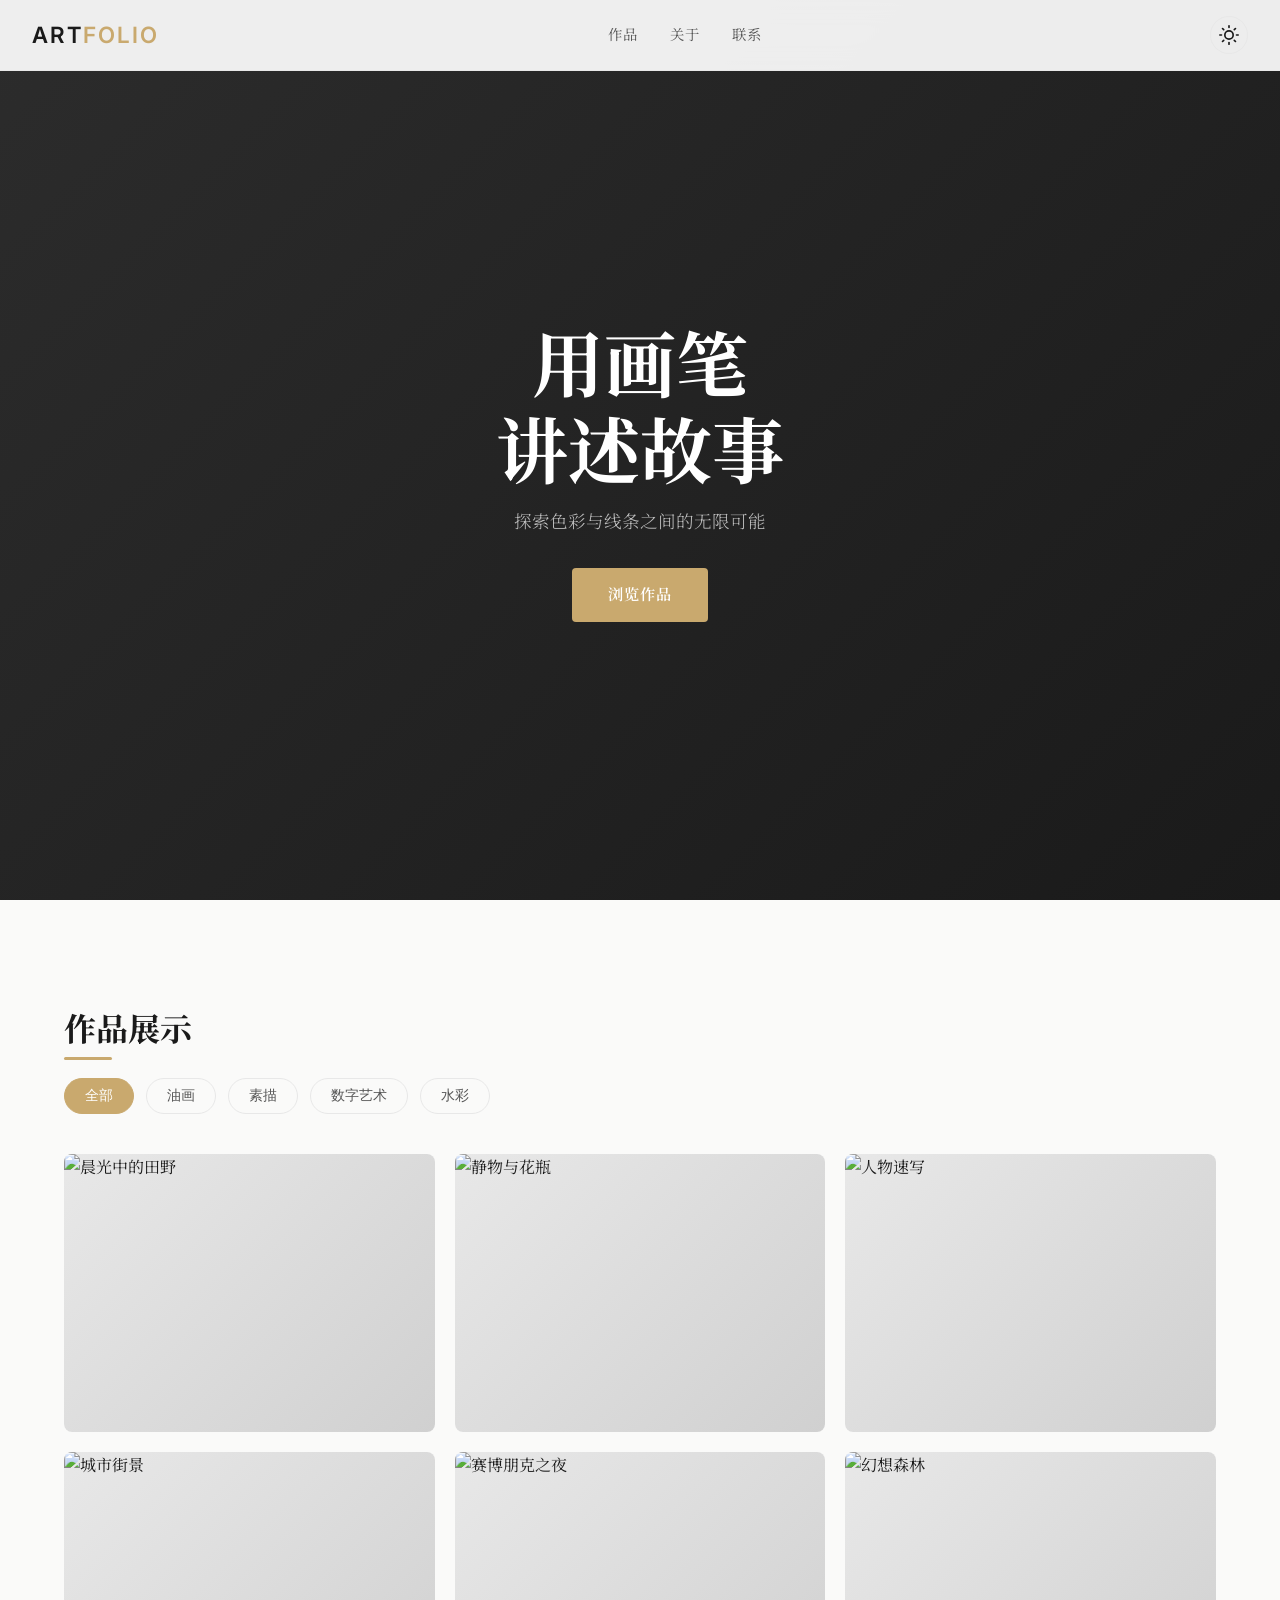
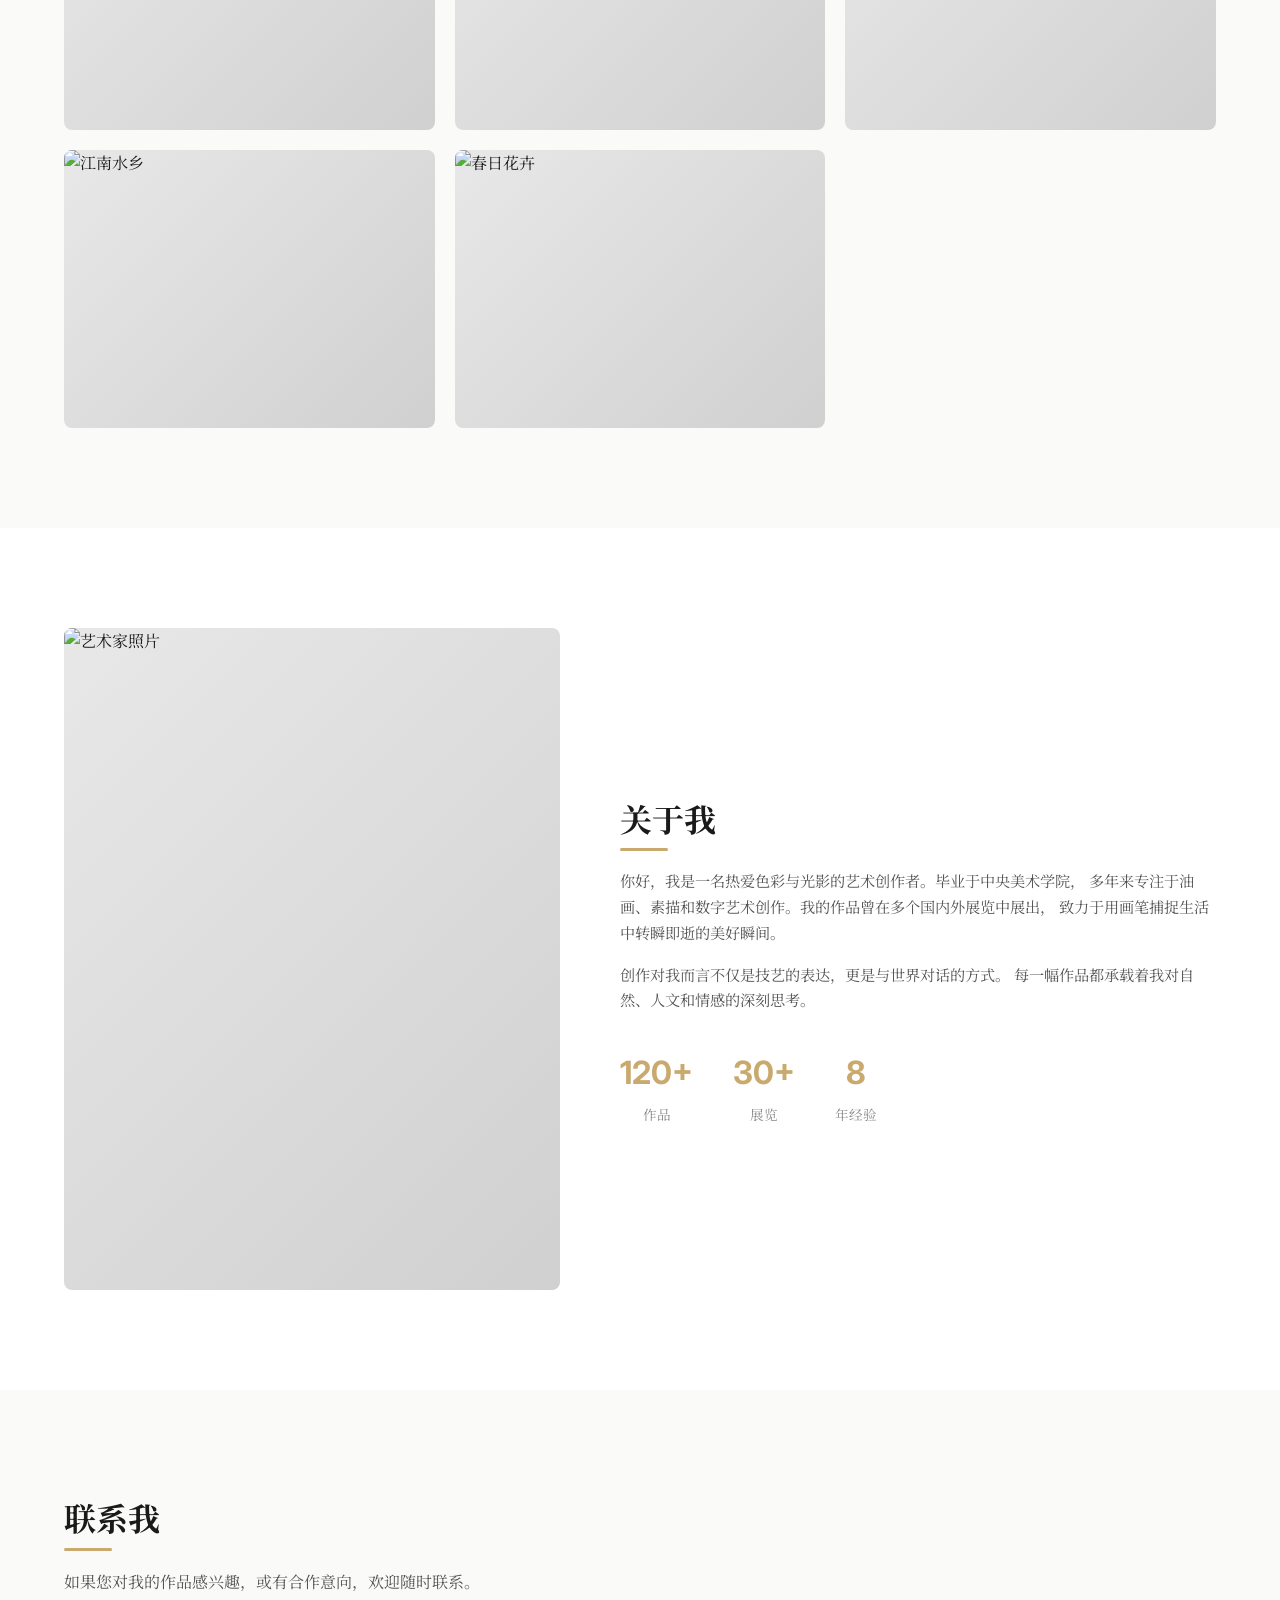
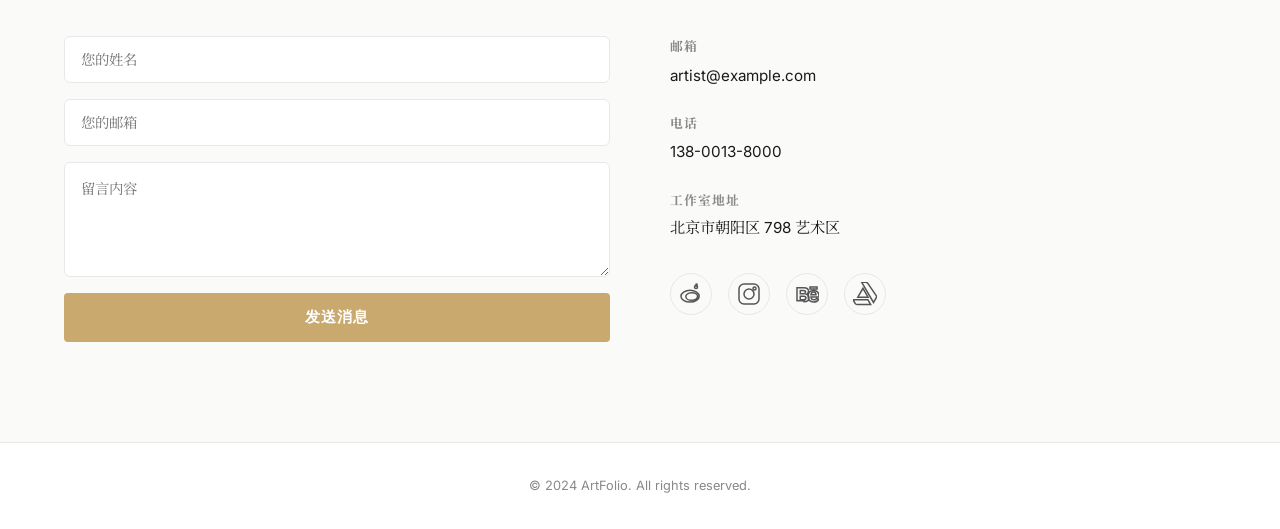
==== index.html @ 0c0cc1b7 "Add files via upload" ====
<!DOCTYPE html>
<html lang="zh-CN" data-theme="light">
<head>
  <meta charset="UTF-8">
  <meta name="viewport" content="width=device-width, initial-scale=1.0">
  <title>艺术作品集 | Art Portfolio</title>
  <meta name="description" content="专业美术作品集，展示油画、素描、数字艺术等多种艺术创作。">
  <meta name="keywords" content="美术作品集, 油画, 素描, 数字艺术, art portfolio">
  <meta name="author" content="Artist Name">
  <meta property="og:title" content="艺术作品集 | Art Portfolio">
  <meta property="og:description" content="专业美术作品集，展示油画、素描、数字艺术等多种艺术创作。">
  <meta property="og:type" content="website">
  <link rel="preconnect" href="https://fonts.googleapis.com">
  <link rel="preconnect" href="https://fonts.gstatic.com" crossorigin>
  <link href="https://fonts.googleapis.com/css2?family=Noto+Serif+SC:wght@400;700&family=Inter:wght@300;400;600&display=swap" rel="stylesheet">
  <link rel="stylesheet" href="style.css">
</head>
<body>

  <!-- ========== 导航栏 ========== -->
  <nav class="navbar" id="navbar">
    <a href="#" class="nav-logo">ART<span>FOLIO</span></a>
    <ul class="nav-links" id="navLinks">
      <li><a href="#gallery">作品</a></li>
      <li><a href="#about">关于</a></li>
      <li><a href="#contact">联系</a></li>
    </ul>
    <div class="nav-actions">
      <button class="theme-toggle" id="themeToggle" aria-label="切换主题">
        <svg class="icon-sun" viewBox="0 0 24 24" width="20" height="20"><circle cx="12" cy="12" r="5"/><line x1="12" y1="1" x2="12" y2="3"/><line x1="12" y1="21" x2="12" y2="23"/><line x1="4.22" y1="4.22" x2="5.64" y2="5.64"/><line x1="18.36" y1="18.36" x2="19.78" y2="19.78"/><line x1="1" y1="12" x2="3" y2="12"/><line x1="21" y1="12" x2="23" y2="12"/><line x1="4.22" y1="19.78" x2="5.64" y2="18.36"/><line x1="18.36" y1="5.64" x2="19.78" y2="4.22"/></svg>
        <svg class="icon-moon" viewBox="0 0 24 24" width="20" height="20"><path d="M21 12.79A9 9 0 1 1 11.21 3 7 7 0 0 0 21 12.79z"/></svg>
      </button>
      <button class="hamburger" id="hamburger" aria-label="菜单">
        <span></span><span></span><span></span>
      </button>
    </div>
  </nav>

  <!-- ========== Hero 区域 ========== -->
  <header class="hero" id="hero">
    <div class="hero-content">
      <h1 class="hero-title">用画笔<br>讲述故事</h1>
      <p class="hero-subtitle">探索色彩与线条之间的无限可能</p>
      <a href="#gallery" class="btn-primary">浏览作品</a>
    </div>
  </header>

  <!-- ========== 作品画廊 ========== -->
  <section class="gallery-section" id="gallery">
    <div class="container">
      <h2 class="section-title">作品展示</h2>
      <div class="filter-bar">
        <button class="filter-btn active" data-filter="all">全部</button>
        <button class="filter-btn" data-filter="oil">油画</button>
        <button class="filter-btn" data-filter="sketch">素描</button>
        <button class="filter-btn" data-filter="digital">数字艺术</button>
        <button class="filter-btn" data-filter="watercolor">水彩</button>
      </div>
      <div class="gallery-grid" id="galleryGrid">
        <!-- 示例作品卡片 — 替换 src 为你的真实图片路径 -->
        <div class="gallery-item" data-category="oil">
          <img src="https://picsum.photos/seed/oil1/800/600" alt="晨光中的田野" loading="lazy">
          <div class="gallery-overlay">
            <h3>晨光中的田野</h3>
            <p>布面油画 · 2024</p>
          </div>
        </div>
        <div class="gallery-item" data-category="oil">
          <img src="https://picsum.photos/seed/oil2/800/600" alt="静物与花瓶" loading="lazy">
          <div class="gallery-overlay">
            <h3>静物与花瓶</h3>
            <p>布面油画 · 2023</p>
          </div>
        </div>
        <div class="gallery-item" data-category="sketch">
          <img src="https://picsum.photos/seed/sketch1/800/600" alt="人物速写" loading="lazy">
          <div class="gallery-overlay">
            <h3>人物速写</h3>
            <p>铅笔素描 · 2024</p>
          </div>
        </div>
        <div class="gallery-item" data-category="sketch">
          <img src="https://picsum.photos/seed/sketch2/800/600" alt="城市街景" loading="lazy">
          <div class="gallery-overlay">
            <h3>城市街景</h3>
            <p>炭笔素描 · 2023</p>
          </div>
        </div>
        <div class="gallery-item" data-category="digital">
          <img src="https://picsum.photos/seed/digital1/800/600" alt="赛博朋克之夜" loading="lazy">
          <div class="gallery-overlay">
            <h3>赛博朋克之夜</h3>
            <p>数字绘画 · 2024</p>
          </div>
        </div>
        <div class="gallery-item" data-category="digital">
          <img src="https://picsum.photos/seed/digital2/800/600" alt="幻想森林" loading="lazy">
          <div class="gallery-overlay">
            <h3>幻想森林</h3>
            <p>数字绘画 · 2023</p>
          </div>
        </div>
        <div class="gallery-item" data-category="watercolor">
          <img src="https://picsum.photos/seed/water1/800/600" alt="江南水乡" loading="lazy">
          <div class="gallery-overlay">
            <h3>江南水乡</h3>
            <p>水彩 · 2024</p>
          </div>
        </div>
        <div class="gallery-item" data-category="watercolor">
          <img src="https://picsum.photos/seed/water2/800/600" alt="春日花卉" loading="lazy">
          <div class="gallery-overlay">
            <h3>春日花卉</h3>
            <p>水彩 · 2023</p>
          </div>
        </div>
      </div>
    </div>
  </section>

  <!-- ========== 灯箱弹窗 ========== -->
  <div class="lightbox" id="lightbox">
    <button class="lightbox-close" id="lightboxClose" aria-label="关闭">&times;</button>
    <button class="lightbox-prev" id="lightboxPrev" aria-label="上一张">&#10094;</button>
    <button class="lightbox-next" id="lightboxNext" aria-label="下一张">&#10095;</button>
    <div class="lightbox-content">
      <img id="lightboxImg" src="" alt="">
      <div class="lightbox-info">
        <h3 id="lightboxTitle"></h3>
        <p id="lightboxDesc"></p>
      </div>
    </div>
  </div>

  <!-- ========== 关于我 ========== -->
  <section class="about-section" id="about">
    <div class="container about-grid">
      <div class="about-image">
        <img src="https://picsum.photos/seed/artist/600/800" alt="艺术家照片" loading="lazy">
      </div>
      <div class="about-text">
        <h2 class="section-title">关于我</h2>
        <p>
          你好，我是一名热爱色彩与光影的艺术创作者。毕业于中央美术学院，
          多年来专注于油画、素描和数字艺术创作。我的作品曾在多个国内外展览中展出，
          致力于用画笔捕捉生活中转瞬即逝的美好瞬间。
        </p>
        <p>
          创作对我而言不仅是技艺的表达，更是与世界对话的方式。
          每一幅作品都承载着我对自然、人文和情感的深刻思考。
        </p>
        <div class="about-stats">
          <div class="stat"><span class="stat-num">120+</span><span class="stat-label">作品</span></div>
          <div class="stat"><span class="stat-num">30+</span><span class="stat-label">展览</span></div>
          <div class="stat"><span class="stat-num">8</span><span class="stat-label">年经验</span></div>
        </div>
      </div>
    </div>
  </section>

  <!-- ========== 联系方式 ========== -->
  <section class="contact-section" id="contact">
    <div class="container">
      <h2 class="section-title">联系我</h2>
      <p class="contact-intro">如果您对我的作品感兴趣，或有合作意向，欢迎随时联系。</p>
      <div class="contact-grid">
        <form class="contact-form" id="contactForm">
          <input type="text" name="name" placeholder="您的姓名" required>
          <input type="email" name="email" placeholder="您的邮箱" required>
          <textarea name="message" rows="5" placeholder="留言内容" required></textarea>
          <button type="submit" class="btn-primary">发送消息</button>
        </form>
        <div class="contact-info">
          <div class="info-item">
            <strong>邮箱</strong>
            <a href="mailto:artist@example.com">artist@example.com</a>
          </div>
          <div class="info-item">
            <strong>电话</strong>
            <a href="tel:+8613800138000">138-0013-8000</a>
          </div>
          <div class="info-item">
            <strong>工作室地址</strong>
            <p>北京市朝阳区 798 艺术区</p>
          </div>
          <div class="social-links">
            <a href="#" aria-label="微博" class="social-icon">
              <svg viewBox="0 0 24 24" width="24" height="24"><path d="M20.194 14.197c0 3.248-4.085 5.88-9.124 5.88-5.038 0-9.123-2.632-9.123-5.88 0-3.247 4.085-5.879 9.123-5.879 5.04 0 9.124 2.632 9.124 5.88zm-1.6.06c-.197-2.093-2.9-3.68-6.18-3.543-3.28.136-5.782 1.943-5.585 4.036.197 2.093 2.9 3.68 6.18 3.543 3.28-.136 5.782-1.943 5.585-4.036z"/><circle cx="17" cy="5" r="1.5"/><path d="M17.5 2a.5.5 0 0 1 .5.5v1a.5.5 0 0 1-1 0v-1a.5.5 0 0 1 .5-.5z"/></svg>
            </a>
            <a href="#" aria-label="Instagram" class="social-icon">
              <svg viewBox="0 0 24 24" width="24" height="24"><rect x="2" y="2" width="20" height="20" rx="5" ry="5"/><circle cx="12" cy="12" r="5"/><circle cx="17.5" cy="6.5" r="1.5"/></svg>
            </a>
            <a href="#" aria-label="Behance" class="social-icon">
              <svg viewBox="0 0 24 24" width="24" height="24"><path d="M22 7h-7V5h7v2zm1.726 10c-.442 1.297-2.029 3-5.101 3-3.074 0-5.564-1.729-5.564-5.675 0-3.91 2.325-5.92 5.466-5.92 3.082 0 4.964 1.782 5.375 4.426.078.506.109 1.188.095 2.14H15.97c.13 2.211 1.752 2.88 3.103 2.88 1.018 0 2.014-.457 2.381-1.372L22.726 17zM15.97 12.7h4.98c-.058-1.535-.794-2.704-2.393-2.704-1.478 0-2.397.96-2.587 2.704zM9.063 18.675H2V5.745h6.789c2.38 0 4.727.835 4.727 3.625 0 1.474-.81 2.428-2.047 2.972 1.594.476 2.502 1.728 2.502 3.39 0 2.958-2.529 3.943-4.908 3.943zM8.35 8.55H5.277v3.2H8.35c1.202 0 2.156-.476 2.156-1.7 0-1.272-.89-1.5-2.156-1.5zm.26 5.69H5.277v3.63h3.333c1.273 0 2.286-.56 2.286-1.89 0-1.376-1.013-1.74-2.286-1.74z"/></svg>
            </a>
            <a href="#" aria-label="ArtStation" class="social-icon">
              <svg viewBox="0 0 24 24" width="24" height="24"><path d="M0 17.723l2.027 3.505h.001a2.424 2.424 0 0 0 2.164 1.333h13.457l-2.792-4.838H0zm24-2.218a2.42 2.42 0 0 0-.468-1.432L14.837 1.439a2.42 2.42 0 0 0-2.096-1.22h-4.058L20.49 20.39l2.803-4.858c.006-.01.013-.02.018-.03.085-.17.15-.35.193-.54a2.39 2.39 0 0 0 .072-.457h-.001zM4.836 15.137l5.097-8.835 5.097 8.835H4.836z"/></svg>
            </a>
          </div>
        </div>
      </div>
    </div>
  </section>

  <!-- ========== 页脚 ========== -->
  <footer class="footer">
    <div class="container">
      <p>&copy; 2024 ArtFolio. All rights reserved.</p>
    </div>
  </footer>

  <script src="script.js"></script>
</body>
</html>
---- style.css ----
/* ===========================
   CSS 变量 & 主题
   =========================== */
:root {
  /* 亮色主题 */
  --bg-primary: #fafaf9;
  --bg-secondary: #ffffff;
  --bg-card: #ffffff;
  --text-primary: #1a1a1a;
  --text-secondary: #555555;
  --text-muted: #888888;
  --accent: #c9a96e;
  --accent-hover: #b8923f;
  --border: #e8e8e8;
  --shadow: rgba(0, 0, 0, 0.06);
  --overlay: rgba(0, 0, 0, 0.75);
  --nav-bg: rgba(255, 255, 255, 0.92);
  --hero-gradient: linear-gradient(135deg, #2c2c2c 0%, #1a1a1a 100%);
}

[data-theme="dark"] {
  --bg-primary: #0f0f0f;
  --bg-secondary: #1a1a1a;
  --bg-card: #1e1e1e;
  --text-primary: #f0f0f0;
  --text-secondary: #b0b0b0;
  --text-muted: #777777;
  --accent: #d4af6e;
  --accent-hover: #e0c080;
  --border: #2a2a2a;
  --shadow: rgba(0, 0, 0, 0.3);
  --overlay: rgba(0, 0, 0, 0.88);
  --nav-bg: rgba(15, 15, 15, 0.92);
  --hero-gradient: linear-gradient(135deg, #1a1a1a 0%, #0a0a0a 100%);
}

/* ===========================
   基础重置
   =========================== */
*, *::before, *::after {
  margin: 0;
  padding: 0;
  box-sizing: border-box;
}

html {
  scroll-behavior: smooth;
  font-size: 16px;
}

body {
  font-family: 'Inter', 'Noto Serif SC', sans-serif;
  background-color: var(--bg-primary);
  color: var(--text-primary);
  line-height: 1.7;
  transition: background-color 0.3s, color 0.3s;
  overflow-x: hidden;
}

a {
  color: var(--accent);
  text-decoration: none;
  transition: color 0.2s;
}

a:hover {
  color: var(--accent-hover);
}

img {
  max-width: 100%;
  height: auto;
  display: block;
}

.container {
  max-width: 1200px;
  margin: 0 auto;
  padding: 0 24px;
}

.section-title {
  font-family: 'Noto Serif SC', serif;
  font-size: 2rem;
  font-weight: 700;
  margin-bottom: 1.5rem;
  position: relative;
  display: inline-block;
}

.section-title::after {
  content: '';
  position: absolute;
  bottom: -6px;
  left: 0;
  width: 48px;
  height: 3px;
  background: var(--accent);
  border-radius: 2px;
}

/* ===========================
   导航栏
   =========================== */
.navbar {
  position: fixed;
  top: 0;
  left: 0;
  right: 0;
  z-index: 1000;
  display: flex;
  align-items: center;
  justify-content: space-between;
  padding: 16px 32px;
  background: var(--nav-bg);
  backdrop-filter: blur(12px);
  -webkit-backdrop-filter: blur(12px);
  border-bottom: 1px solid var(--border);
  transition: background 0.3s, border-color 0.3s;
}

.nav-logo {
  font-family: 'Inter', sans-serif;
  font-size: 1.4rem;
  font-weight: 600;
  color: var(--text-primary);
  letter-spacing: 2px;
}

.nav-logo span {
  color: var(--accent);
}

.nav-links {
  display: flex;
  list-style: none;
  gap: 32px;
}

.nav-links a {
  color: var(--text-secondary);
  font-size: 0.9rem;
  font-weight: 400;
  letter-spacing: 1px;
  text-transform: uppercase;
  transition: color 0.2s;
}

.nav-links a:hover {
  color: var(--accent);
}

.nav-actions {
  display: flex;
  align-items: center;
  gap: 12px;
}

/* 主题切换按钮 */
.theme-toggle {
  background: none;
  border: 1px solid var(--border);
  border-radius: 50%;
  width: 38px;
  height: 38px;
  cursor: pointer;
  display: flex;
  align-items: center;
  justify-content: center;
  transition: border-color 0.2s, background 0.2s;
}

.theme-toggle:hover {
  border-color: var(--accent);
  background: var(--bg-card);
}

.theme-toggle svg {
  fill: none;
  stroke: var(--text-primary);
  stroke-width: 2;
  stroke-linecap: round;
  stroke-linejoin: round;
}

[data-theme="light"] .icon-moon { display: none; }
[data-theme="dark"] .icon-sun { display: none; }

/* 汉堡菜单 */
.hamburger {
  display: none;
  flex-direction: column;
  gap: 5px;
  background: none;
  border: none;
  cursor: pointer;
  padding: 4px;
}

.hamburger span {
  display: block;
  width: 24px;
  height: 2px;
  background: var(--text-primary);
  border-radius: 2px;
  transition: transform 0.3s, opacity 0.3s;
}

.hamburger.active span:nth-child(1) {
  transform: translateY(7px) rotate(45deg);
}

.hamburger.active span:nth-child(2) {
  opacity: 0;
}

.hamburger.active span:nth-child(3) {
  transform: translateY(-7px) rotate(-45deg);
}

/* ===========================
   Hero
   =========================== */
.hero {
  min-height: 100vh;
  display: flex;
  align-items: center;
  justify-content: center;
  background: var(--hero-gradient);
  color: #ffffff;
  text-align: center;
  padding: 120px 24px 80px;
}

.hero-content {
  max-width: 640px;
}

.hero-title {
  font-family: 'Noto Serif SC', serif;
  font-size: clamp(2.5rem, 6vw, 4.5rem);
  font-weight: 700;
  line-height: 1.2;
  margin-bottom: 1rem;
}

.hero-subtitle {
  font-size: 1.1rem;
  color: rgba(255, 255, 255, 0.7);
  margin-bottom: 2rem;
  font-weight: 300;
}

.btn-primary {
  display: inline-block;
  padding: 14px 36px;
  background: var(--accent);
  color: #fff;
  font-size: 0.95rem;
  font-weight: 600;
  border: none;
  border-radius: 4px;
  cursor: pointer;
  letter-spacing: 1px;
  transition: background 0.2s, transform 0.2s;
}

.btn-primary:hover {
  background: var(--accent-hover);
  transform: translateY(-1px);
  color: #fff;
}

/* ===========================
   作品画廊
   =========================== */
.gallery-section {
  padding: 100px 0;
  background: var(--bg-primary);
}

.filter-bar {
  display: flex;
  flex-wrap: wrap;
  gap: 12px;
  margin-bottom: 40px;
}

.filter-btn {
  padding: 8px 20px;
  background: transparent;
  border: 1px solid var(--border);
  border-radius: 24px;
  color: var(--text-secondary);
  font-size: 0.85rem;
  cursor: pointer;
  transition: all 0.2s;
}

.filter-btn:hover,
.filter-btn.active {
  background: var(--accent);
  border-color: var(--accent);
  color: #fff;
}

.gallery-grid {
  display: grid;
  grid-template-columns: repeat(auto-fill, minmax(280px, 1fr));
  gap: 20px;
}

.gallery-item {
  position: relative;
  border-radius: 8px;
  overflow: hidden;
  cursor: pointer;
  aspect-ratio: 4 / 3;
  background: var(--bg-card);
  transition: transform 0.3s, opacity 0.4s;
}

.gallery-item img {
  width: 100%;
  height: 100%;
  object-fit: cover;
  transition: transform 0.4s;
}

.gallery-item:hover img {
  transform: scale(1.05);
}

.gallery-overlay {
  position: absolute;
  bottom: 0;
  left: 0;
  right: 0;
  padding: 20px;
  background: linear-gradient(transparent, rgba(0, 0, 0, 0.7));
  color: #fff;
  transform: translateY(100%);
  transition: transform 0.3s;
}

.gallery-item:hover .gallery-overlay {
  transform: translateY(0);
}

.gallery-overlay h3 {
  font-size: 1rem;
  font-weight: 600;
  margin-bottom: 4px;
}

.gallery-overlay p {
  font-size: 0.8rem;
  opacity: 0.8;
}

/* 隐藏被过滤的项 */
.gallery-item.hidden {
  display: none;
}

/* ===========================
   灯箱
   =========================== */
.lightbox {
  position: fixed;
  inset: 0;
  z-index: 2000;
  background: var(--overlay);
  display: flex;
  align-items: center;
  justify-content: center;
  opacity: 0;
  visibility: hidden;
  transition: opacity 0.3s, visibility 0.3s;
}

.lightbox.active {
  opacity: 1;
  visibility: visible;
}

.lightbox-content {
  max-width: 90vw;
  max-height: 85vh;
  display: flex;
  flex-direction: column;
  align-items: center;
}

.lightbox-content img {
  max-width: 100%;
  max-height: 70vh;
  object-fit: contain;
  border-radius: 4px;
}

.lightbox-info {
  text-align: center;
  color: #fff;
  margin-top: 16px;
}

.lightbox-info h3 {
  font-size: 1.2rem;
  margin-bottom: 4px;
}

.lightbox-info p {
  font-size: 0.9rem;
  opacity: 0.7;
}

.lightbox-close,
.lightbox-prev,
.lightbox-next {
  position: absolute;
  background: none;
  border: none;
  color: #fff;
  font-size: 2rem;
  cursor: pointer;
  padding: 12px;
  opacity: 0.7;
  transition: opacity 0.2s;
  z-index: 10;
}

.lightbox-close:hover,
.lightbox-prev:hover,
.lightbox-next:hover {
  opacity: 1;
}

.lightbox-close {
  top: 20px;
  right: 24px;
  font-size: 2.5rem;
}

.lightbox-prev {
  left: 20px;
  top: 50%;
  transform: translateY(-50%);
}

.lightbox-next {
  right: 20px;
  top: 50%;
  transform: translateY(-50%);
}

/* ===========================
   关于我
   =========================== */
.about-section {
  padding: 100px 0;
  background: var(--bg-secondary);
}

.about-grid {
  display: grid;
  grid-template-columns: 1fr 1.2fr;
  gap: 60px;
  align-items: center;
}

.about-image {
  border-radius: 8px;
  overflow: hidden;
  aspect-ratio: 3 / 4;
  background: var(--bg-card);
}

.about-image img {
  width: 100%;
  height: 100%;
  object-fit: cover;
}

.about-text p {
  color: var(--text-secondary);
  margin-bottom: 1rem;
  font-size: 0.95rem;
}

.about-stats {
  display: flex;
  gap: 40px;
  margin-top: 2rem;
}

.stat {
  text-align: center;
}

.stat-num {
  display: block;
  font-size: 2rem;
  font-weight: 700;
  color: var(--accent);
  font-family: 'Inter', sans-serif;
}

.stat-label {
  font-size: 0.85rem;
  color: var(--text-muted);
}

/* ===========================
   联系方式
   =========================== */
.contact-section {
  padding: 100px 0;
  background: var(--bg-primary);
}

.contact-intro {
  color: var(--text-secondary);
  margin-bottom: 2.5rem;
  max-width: 500px;
}

.contact-grid {
  display: grid;
  grid-template-columns: 1fr 1fr;
  gap: 60px;
}

.contact-form {
  display: flex;
  flex-direction: column;
  gap: 16px;
}

.contact-form input,
.contact-form textarea {
  padding: 14px 16px;
  background: var(--bg-secondary);
  border: 1px solid var(--border);
  border-radius: 6px;
  color: var(--text-primary);
  font-size: 0.9rem;
  font-family: inherit;
  transition: border-color 0.2s;
  resize: vertical;
}

.contact-form input:focus,
.contact-form textarea:focus {
  outline: none;
  border-color: var(--accent);
}

.contact-info {
  display: flex;
  flex-direction: column;
  gap: 24px;
}

.info-item strong {
  display: block;
  font-size: 0.8rem;
  text-transform: uppercase;
  letter-spacing: 1px;
  color: var(--text-muted);
  margin-bottom: 4px;
}

.info-item a,
.info-item p {
  color: var(--text-primary);
  font-size: 0.95rem;
}

.social-links {
  display: flex;
  gap: 16px;
  margin-top: 8px;
}

.social-icon {
  display: flex;
  align-items: center;
  justify-content: center;
  width: 42px;
  height: 42px;
  border: 1px solid var(--border);
  border-radius: 50%;
  transition: border-color 0.2s, background 0.2s;
}

.social-icon:hover {
  border-color: var(--accent);
  background: var(--accent);
}

.social-icon svg {
  fill: none;
  stroke: var(--text-secondary);
  stroke-width: 1.5;
  transition: stroke 0.2s;
}

.social-icon:hover svg {
  stroke: #fff;
}

/* ===========================
   页脚
   =========================== */
.footer {
  padding: 32px 0;
  text-align: center;
  border-top: 1px solid var(--border);
  background: var(--bg-secondary);
}

.footer p {
  font-size: 0.8rem;
  color: var(--text-muted);
}

/* ===========================
   响应式
   =========================== */
@media (max-width: 768px) {
  .nav-links {
    position: fixed;
    top: 0;
    right: -100%;
    width: 260px;
    height: 100vh;
    background: var(--bg-secondary);
    flex-direction: column;
    padding: 80px 32px 32px;
    gap: 24px;
    transition: right 0.3s;
    box-shadow: -4px 0 20px var(--shadow);
  }

  .nav-links.open {
    right: 0;
  }

  .hamburger {
    display: flex;
  }

  .about-grid {
    grid-template-columns: 1fr;
    gap: 32px;
  }

  .about-image {
    max-width: 320px;
    margin: 0 auto;
  }

  .contact-grid {
    grid-template-columns: 1fr;
    gap: 40px;
  }

  .gallery-grid {
    grid-template-columns: repeat(auto-fill, minmax(220px, 1fr));
    gap: 12px;
  }

  .hero-title {
    font-size: 2.2rem;
  }

  .section-title {
    font-size: 1.6rem;
  }

  .about-stats {
    gap: 24px;
  }
}

@media (max-width: 480px) {
  .navbar {
    padding: 12px 16px;
  }

  .gallery-grid {
    grid-template-columns: 1fr;
  }

  .filter-bar {
    gap: 8px;
  }

  .filter-btn {
    padding: 6px 14px;
    font-size: 0.8rem;
  }
}

/* ===========================
   动画
   =========================== */
.gallery-item {
  opacity: 0;
  transform: translateY(20px);
  animation: fadeInUp 0.5s forwards;
}

.gallery-item:nth-child(1) { animation-delay: 0.05s; }
.gallery-item:nth-child(2) { animation-delay: 0.1s; }
.gallery-item:nth-child(3) { animation-delay: 0.15s; }
.gallery-item:nth-child(4) { animation-delay: 0.2s; }
.gallery-item:nth-child(5) { animation-delay: 0.25s; }
.gallery-item:nth-child(6) { animation-delay: 0.3s; }
.gallery-item:nth-child(7) { animation-delay: 0.35s; }
.gallery-item:nth-child(8) { animation-delay: 0.4s; }

@keyframes fadeInUp {
  to {
    opacity: 1;
    transform: translateY(0);
  }
}

/* 占位图样式（无真实图片时显示） */
.gallery-item img[src=""],
.gallery-item img:not([src]),
.about-image img[src=""],
.about-image img:not([src]) {
  background: linear-gradient(135deg, var(--border) 0%, var(--bg-card) 100%);
  min-height: 200px;
}
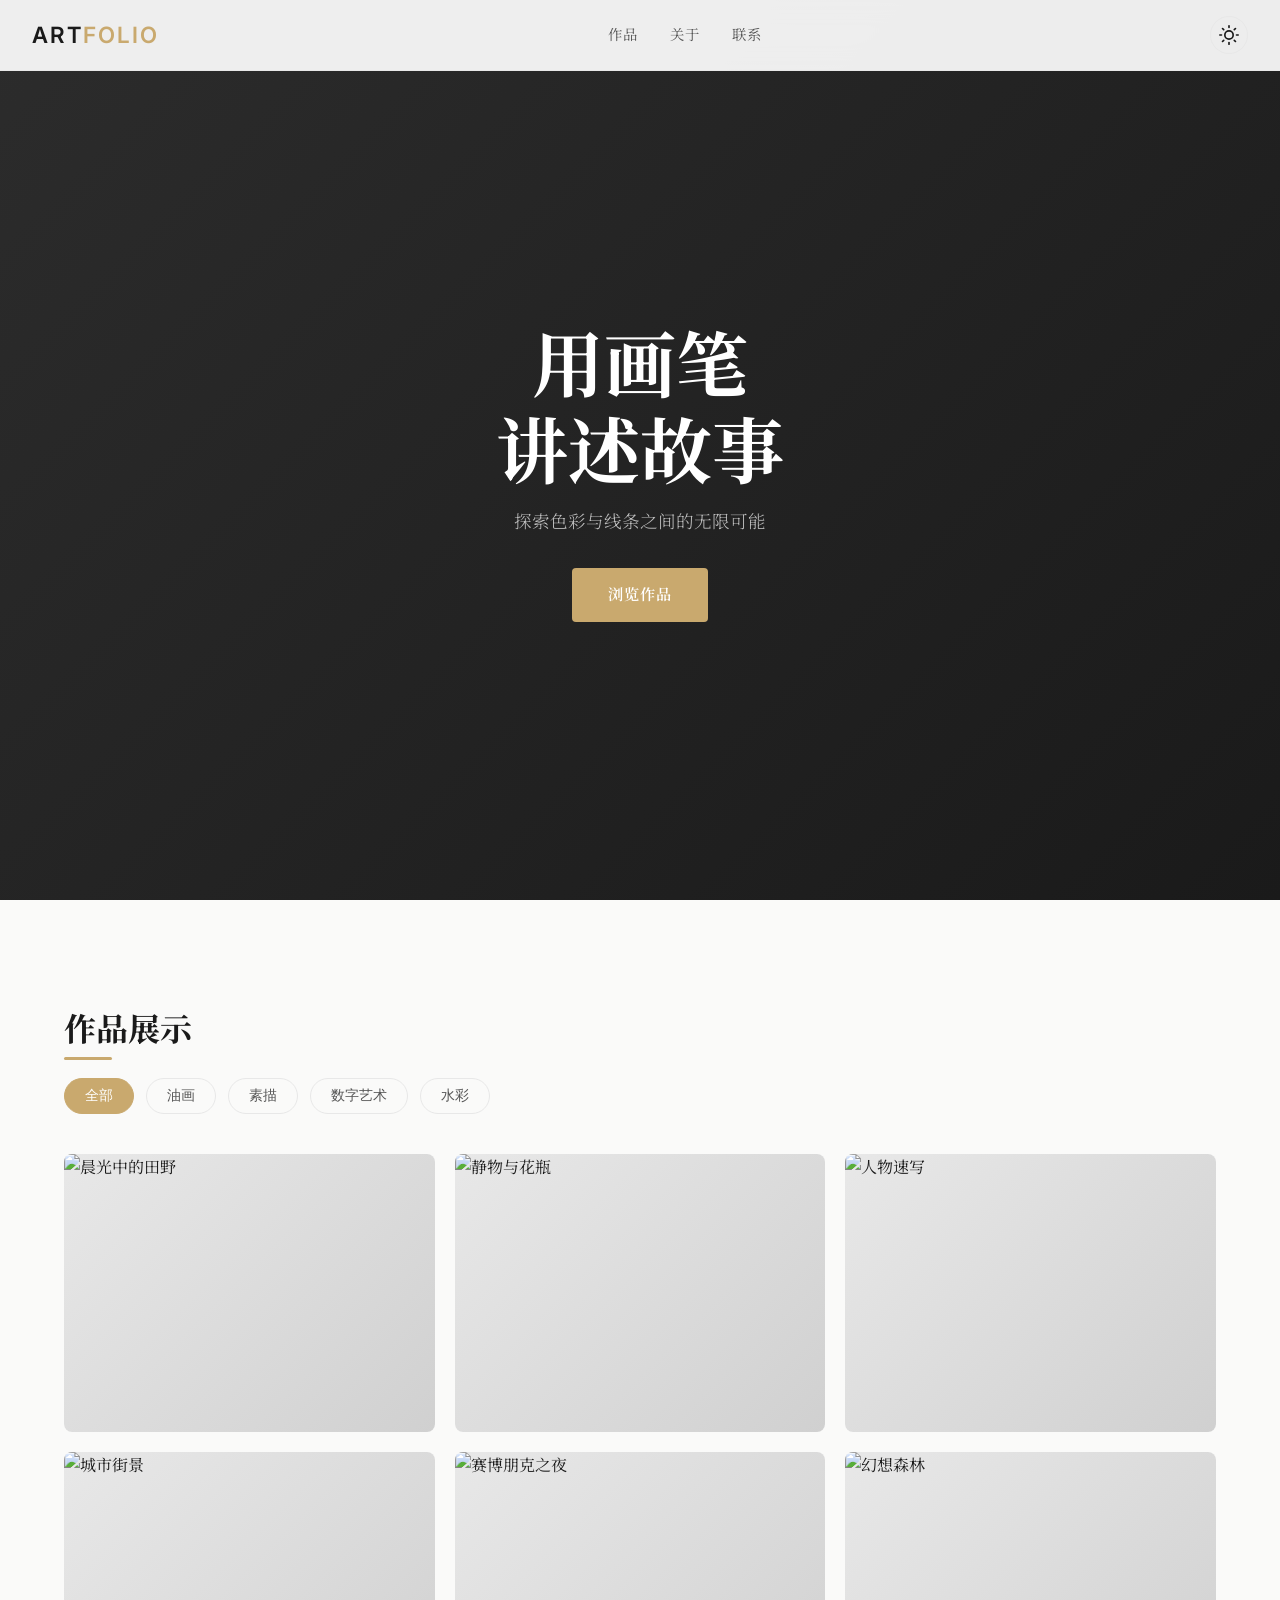
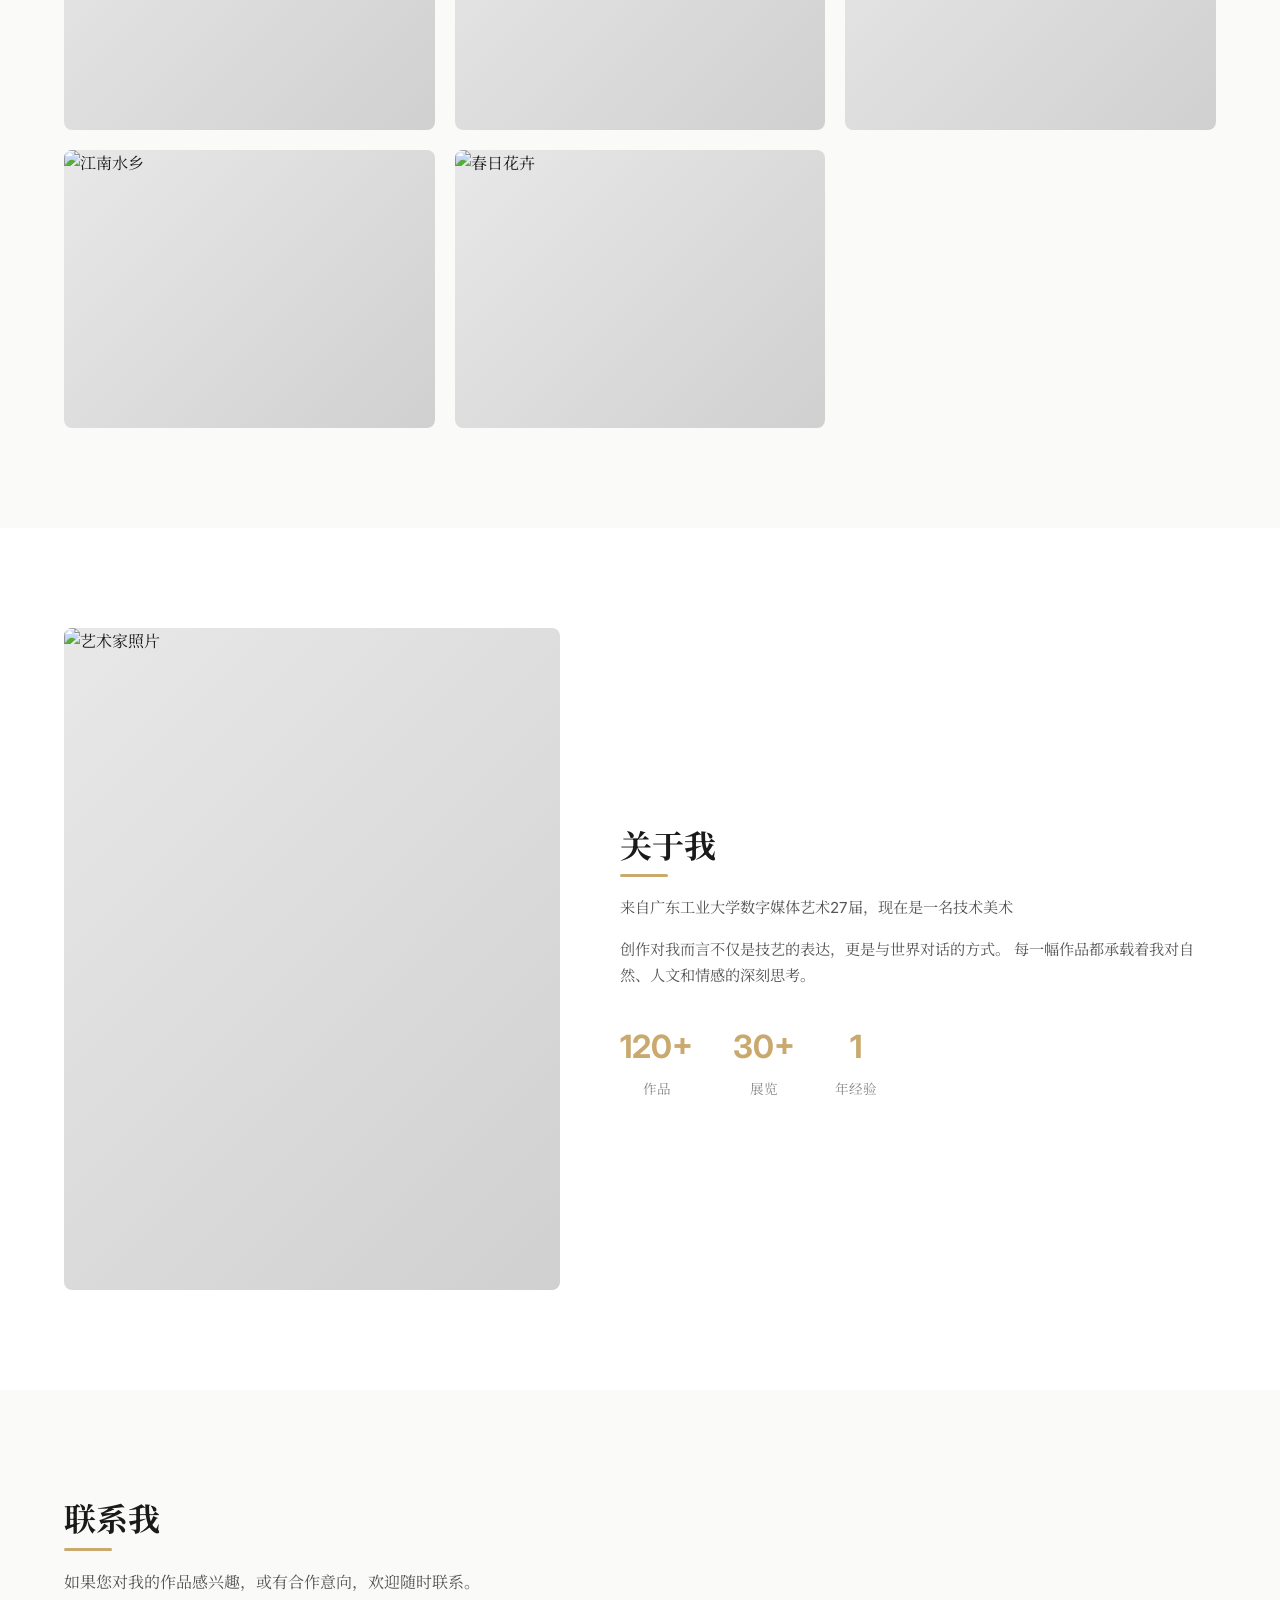
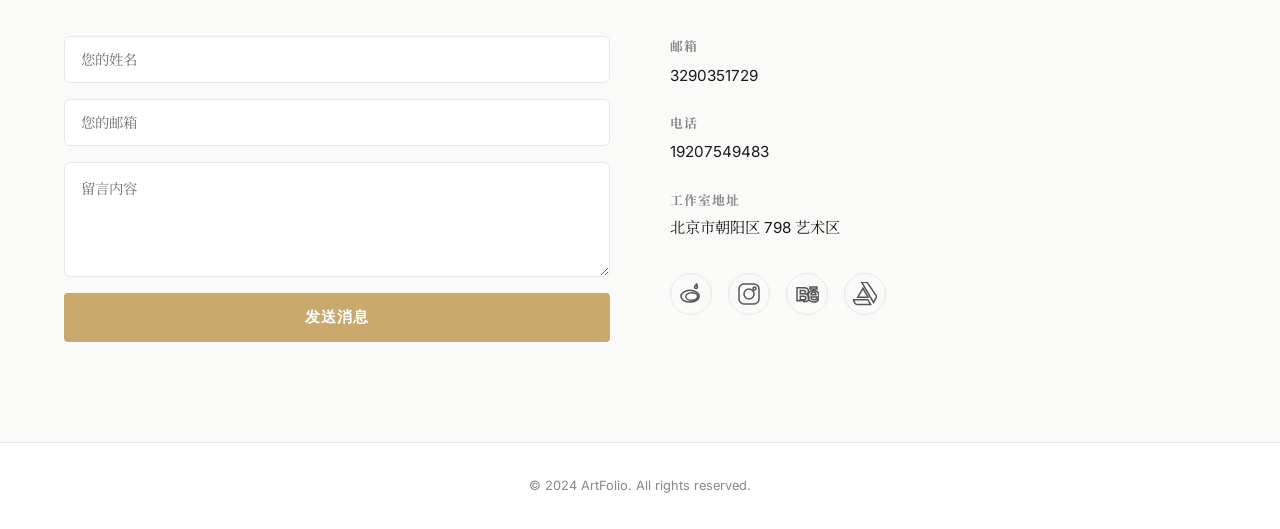
==== commit fcee9200: "更改" ====
--- a/index.html
+++ b/index.html
@@ -209,6 +209,7 @@
     </div>
   </footer>
 
+  <script src="site-data.js"></script>
   <script src="script.js"></script>
 </body>
 </html>
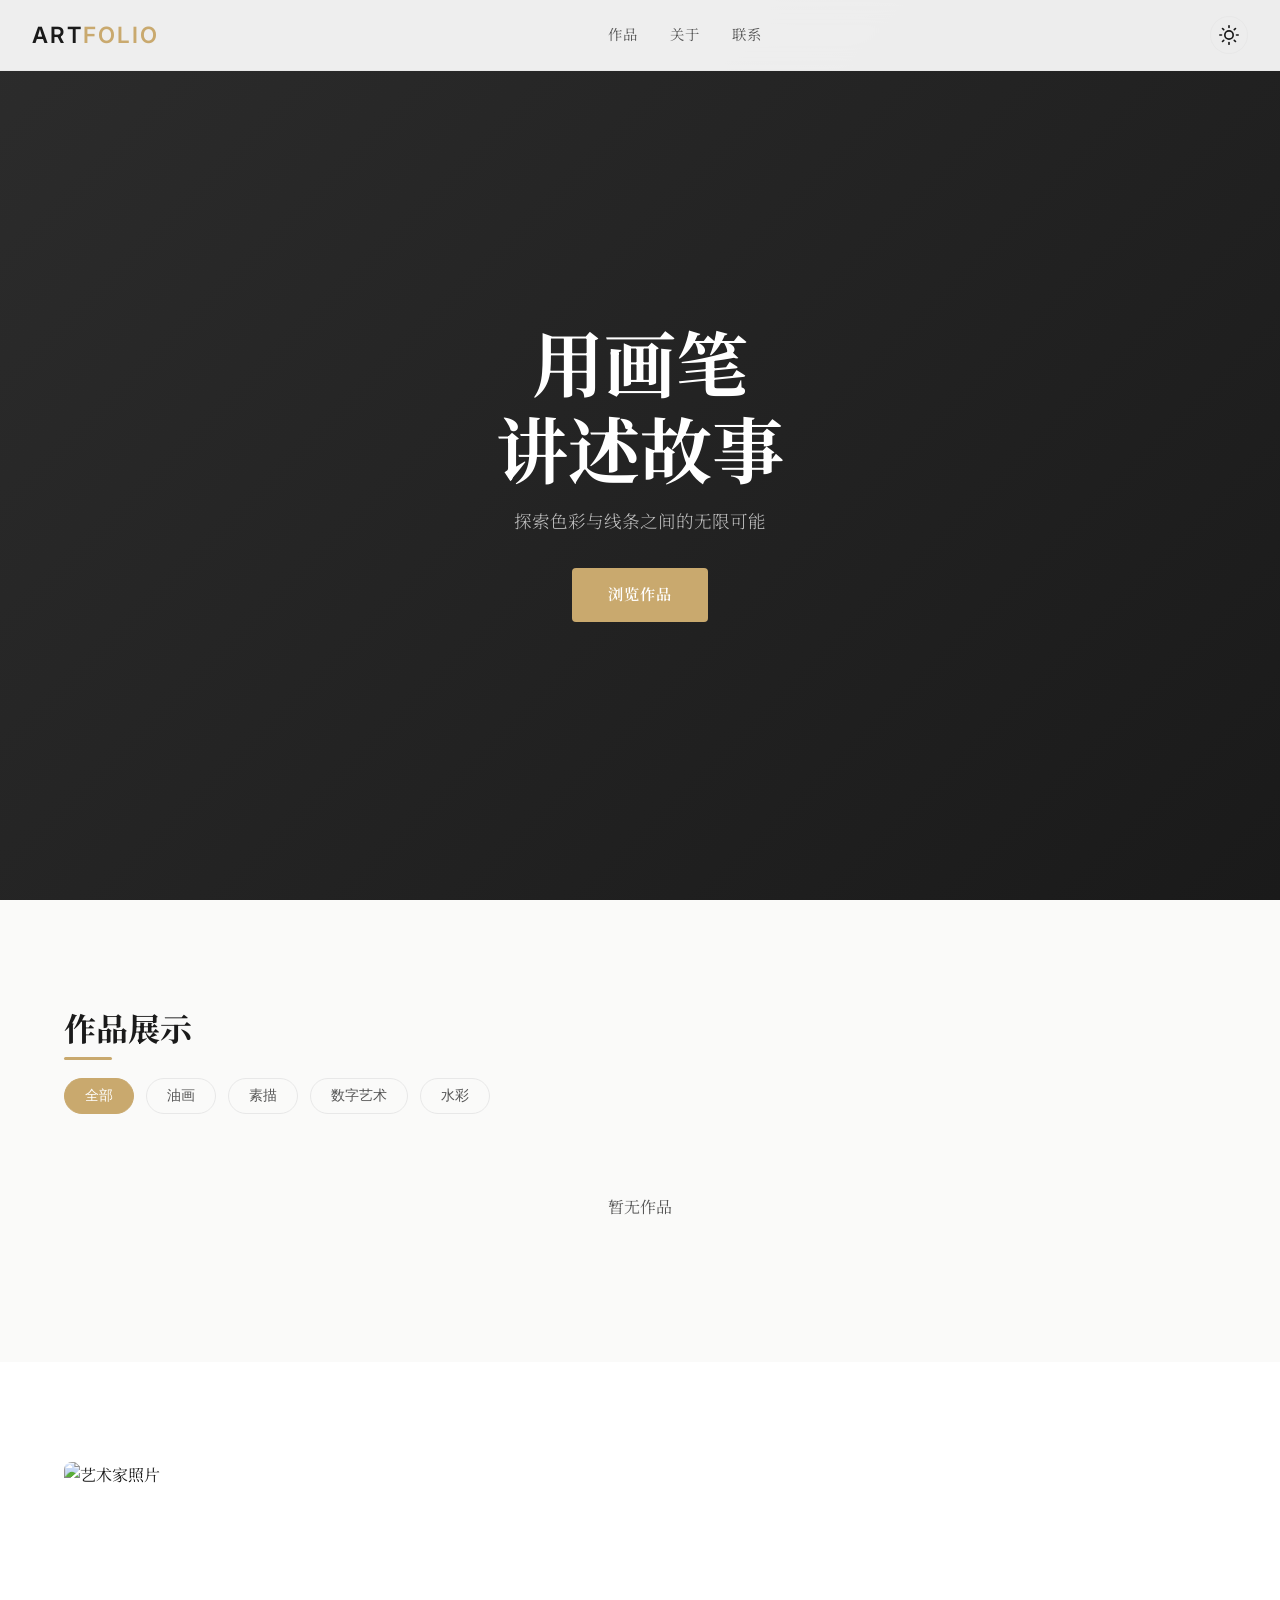
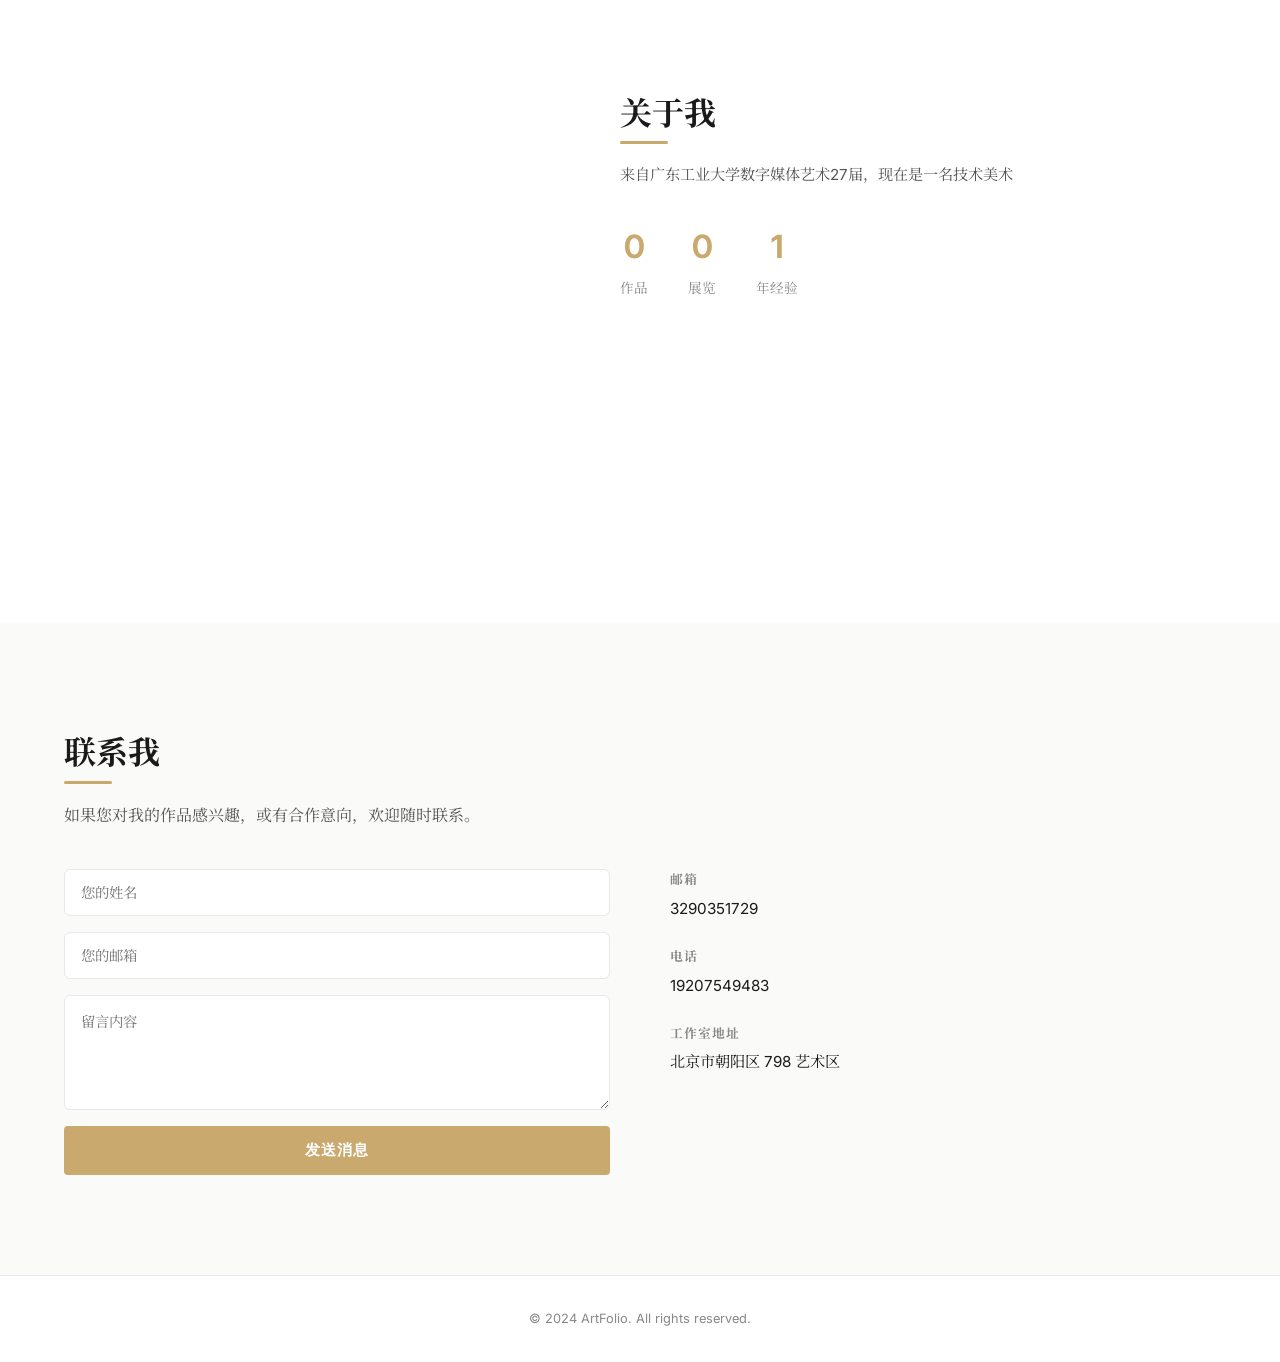
==== commit a2c60ecf: "111" ====
--- a/index.html
+++ b/index.html
@@ -57,63 +57,7 @@
         <button class="filter-btn" data-filter="watercolor">水彩</button>
       </div>
       <div class="gallery-grid" id="galleryGrid">
-        <!-- 示例作品卡片 — 替换 src 为你的真实图片路径 -->
-        <div class="gallery-item" data-category="oil">
-          <img src="https://picsum.photos/seed/oil1/800/600" alt="晨光中的田野" loading="lazy">
-          <div class="gallery-overlay">
-            <h3>晨光中的田野</h3>
-            <p>布面油画 · 2024</p>
-          </div>
-        </div>
-        <div class="gallery-item" data-category="oil">
-          <img src="https://picsum.photos/seed/oil2/800/600" alt="静物与花瓶" loading="lazy">
-          <div class="gallery-overlay">
-            <h3>静物与花瓶</h3>
-            <p>布面油画 · 2023</p>
-          </div>
-        </div>
-        <div class="gallery-item" data-category="sketch">
-          <img src="https://picsum.photos/seed/sketch1/800/600" alt="人物速写" loading="lazy">
-          <div class="gallery-overlay">
-            <h3>人物速写</h3>
-            <p>铅笔素描 · 2024</p>
-          </div>
-        </div>
-        <div class="gallery-item" data-category="sketch">
-          <img src="https://picsum.photos/seed/sketch2/800/600" alt="城市街景" loading="lazy">
-          <div class="gallery-overlay">
-            <h3>城市街景</h3>
-            <p>炭笔素描 · 2023</p>
-          </div>
-        </div>
-        <div class="gallery-item" data-category="digital">
-          <img src="https://picsum.photos/seed/digital1/800/600" alt="赛博朋克之夜" loading="lazy">
-          <div class="gallery-overlay">
-            <h3>赛博朋克之夜</h3>
-            <p>数字绘画 · 2024</p>
-          </div>
-        </div>
-        <div class="gallery-item" data-category="digital">
-          <img src="https://picsum.photos/seed/digital2/800/600" alt="幻想森林" loading="lazy">
-          <div class="gallery-overlay">
-            <h3>幻想森林</h3>
-            <p>数字绘画 · 2023</p>
-          </div>
-        </div>
-        <div class="gallery-item" data-category="watercolor">
-          <img src="https://picsum.photos/seed/water1/800/600" alt="江南水乡" loading="lazy">
-          <div class="gallery-overlay">
-            <h3>江南水乡</h3>
-            <p>水彩 · 2024</p>
-          </div>
-        </div>
-        <div class="gallery-item" data-category="watercolor">
-          <img src="https://picsum.photos/seed/water2/800/600" alt="春日花卉" loading="lazy">
-          <div class="gallery-overlay">
-            <h3>春日花卉</h3>
-            <p>水彩 · 2023</p>
-          </div>
-        </div>
+        <!-- 由 script.js 从 site-data.js 动态渲染 -->
       </div>
     </div>
   </section>
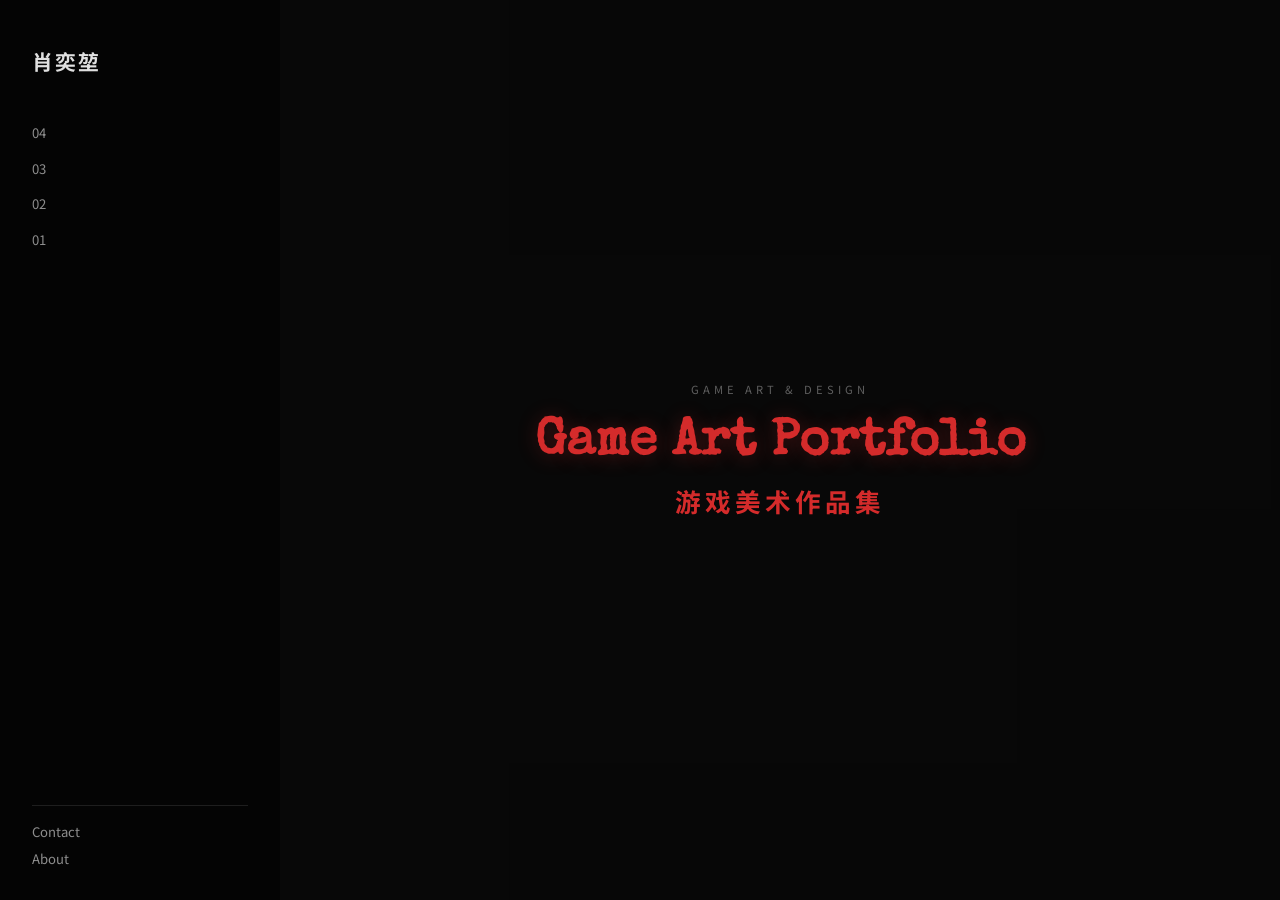
==== commit a32cd7d8: "ss" ====
--- a/index.html
+++ b/index.html
@@ -1,157 +1,104 @@
 <!DOCTYPE html>
-<html lang="zh-CN" data-theme="light">
+<html lang="zh-CN">
 <head>
   <meta charset="UTF-8">
   <meta name="viewport" content="width=device-width, initial-scale=1.0">
-  <title>艺术作品集 | Art Portfolio</title>
-  <meta name="description" content="专业美术作品集，展示油画、素描、数字艺术等多种艺术创作。">
-  <meta name="keywords" content="美术作品集, 油画, 素描, 数字艺术, art portfolio">
-  <meta name="author" content="Artist Name">
-  <meta property="og:title" content="艺术作品集 | Art Portfolio">
-  <meta property="og:description" content="专业美术作品集，展示油画、素描、数字艺术等多种艺术创作。">
-  <meta property="og:type" content="website">
+  <title>游戏美术作品集 | Game Art Portfolio</title>
+  <meta name="description" content="游戏美术作品集，展示角色设计、场景概念、UI设计等游戏美术创作。">
   <link rel="preconnect" href="https://fonts.googleapis.com">
   <link rel="preconnect" href="https://fonts.gstatic.com" crossorigin>
-  <link href="https://fonts.googleapis.com/css2?family=Noto+Serif+SC:wght@400;700&family=Inter:wght@300;400;600&display=swap" rel="stylesheet">
+  <link href="https://fonts.googleapis.com/css2?family=Special+Elite&family=Noto+Sans+SC:wght@300;400;700&family=Inter:wght@300;400;600&display=swap" rel="stylesheet">
   <link rel="stylesheet" href="style.css">
 </head>
 <body>
 
-  <!-- ========== 导航栏 ========== -->
-  <nav class="navbar" id="navbar">
-    <a href="#" class="nav-logo">ART<span>FOLIO</span></a>
-    <ul class="nav-links" id="navLinks">
-      <li><a href="#gallery">作品</a></li>
-      <li><a href="#about">关于</a></li>
-      <li><a href="#contact">联系</a></li>
-    </ul>
-    <div class="nav-actions">
-      <button class="theme-toggle" id="themeToggle" aria-label="切换主题">
-        <svg class="icon-sun" viewBox="0 0 24 24" width="20" height="20"><circle cx="12" cy="12" r="5"/><line x1="12" y1="1" x2="12" y2="3"/><line x1="12" y1="21" x2="12" y2="23"/><line x1="4.22" y1="4.22" x2="5.64" y2="5.64"/><line x1="18.36" y1="18.36" x2="19.78" y2="19.78"/><line x1="1" y1="12" x2="3" y2="12"/><line x1="21" y1="12" x2="23" y2="12"/><line x1="4.22" y1="19.78" x2="5.64" y2="18.36"/><line x1="18.36" y1="5.64" x2="19.78" y2="4.22"/></svg>
-        <svg class="icon-moon" viewBox="0 0 24 24" width="20" height="20"><path d="M21 12.79A9 9 0 1 1 11.21 3 7 7 0 0 0 21 12.79z"/></svg>
-      </button>
-      <button class="hamburger" id="hamburger" aria-label="菜单">
-        <span></span><span></span><span></span>
-      </button>
+  <!-- ========== 左侧固定导航 ========== -->
+  <nav class="side-nav" id="sideNav">
+    <div class="side-nav-inner">
+      <!-- 姓名 -->
+      <div class="side-nav-identity">
+        <h1 class="side-nav-name" id="navName">Artist Name</h1>
+        <p class="side-nav-name-cn" id="navNameCn"></p>
+      </div>
+
+      <!-- 作品系列列表 -->
+      <ul class="side-nav-works" id="navWorksList">
+        <!-- 由 script.js 动态渲染 -->
+      </ul>
+
+      <!-- 底部链接 -->
+      <div class="side-nav-footer">
+        <a href="#contact-page" class="side-nav-link" data-page="contact">Contact</a>
+        <a href="#about-page" class="side-nav-link" data-page="about">About</a>
+        <a href="#" class="side-nav-link side-nav-cv" id="navCV" style="display:none;">CV</a>
+      </div>
     </div>
   </nav>
 
-  <!-- ========== Hero 区域 ========== -->
-  <header class="hero" id="hero">
-    <div class="hero-content">
-      <h1 class="hero-title">用画笔<br>讲述故事</h1>
-      <p class="hero-subtitle">探索色彩与线条之间的无限可能</p>
-      <a href="#gallery" class="btn-primary">浏览作品</a>
-    </div>
-  </header>
+  <!-- 移动端菜单按钮 -->
+  <button class="mobile-menu-btn" id="mobileMenuBtn" aria-label="菜单">
+    <span></span><span></span><span></span>
+  </button>
+  <div class="mobile-overlay" id="mobileOverlay"></div>
 
-  <!-- ========== 作品画廊 ========== -->
-  <section class="gallery-section" id="gallery">
-    <div class="container">
-      <h2 class="section-title">作品展示</h2>
-      <div class="filter-bar">
-        <button class="filter-btn active" data-filter="all">全部</button>
-        <button class="filter-btn" data-filter="oil">油画</button>
-        <button class="filter-btn" data-filter="sketch">素描</button>
-        <button class="filter-btn" data-filter="digital">数字艺术</button>
-        <button class="filter-btn" data-filter="watercolor">水彩</button>
+  <!-- ========== 主内容区 ========== -->
+  <main class="main-content" id="mainContent">
+
+    <!-- 首页/封面 -->
+    <section class="page page-active" id="home-page" data-page="home">
+      <div class="page-bg" style="background-image:url('https://picsum.photos/seed/gameart-hero/1920/1080');"></div>
+      <div class="page-overlay"></div>
+      <div class="page-text page-text-center">
+        <p class="page-tag">GAME ART &amp; DESIGN</p>
+        <h2 class="page-title-red" id="heroTitle">Game Art Portfolio</h2>
+        <p class="page-title-cn" id="heroTitleCn">游戏美术作品集</p>
       </div>
-      <div class="gallery-grid" id="galleryGrid">
-        <!-- 由 script.js 从 site-data.js 动态渲染 -->
-      </div>
-    </div>
-  </section>
+    </section>
 
-  <!-- ========== 灯箱弹窗 ========== -->
-  <div class="lightbox" id="lightbox">
-    <button class="lightbox-close" id="lightboxClose" aria-label="关闭">&times;</button>
-    <button class="lightbox-prev" id="lightboxPrev" aria-label="上一张">&#10094;</button>
-    <button class="lightbox-next" id="lightboxNext" aria-label="下一张">&#10095;</button>
-    <div class="lightbox-content">
-      <img id="lightboxImg" src="" alt="">
-      <div class="lightbox-info">
-        <h3 id="lightboxTitle"></h3>
-        <p id="lightboxDesc"></p>
-      </div>
-    </div>
-  </div>
+    <!-- 作品详情页（由 JS 动态生成） -->
+    <div id="workPages"></div>
 
-  <!-- ========== 关于我 ========== -->
-  <section class="about-section" id="about">
-    <div class="container about-grid">
-      <div class="about-image">
-        <img src="https://picsum.photos/seed/artist/600/800" alt="艺术家照片" loading="lazy">
-      </div>
-      <div class="about-text">
-        <h2 class="section-title">关于我</h2>
-        <p>
-          你好，我是一名热爱色彩与光影的艺术创作者。毕业于中央美术学院，
-          多年来专注于油画、素描和数字艺术创作。我的作品曾在多个国内外展览中展出，
-          致力于用画笔捕捉生活中转瞬即逝的美好瞬间。
-        </p>
-        <p>
-          创作对我而言不仅是技艺的表达，更是与世界对话的方式。
-          每一幅作品都承载着我对自然、人文和情感的深刻思考。
-        </p>
-        <div class="about-stats">
-          <div class="stat"><span class="stat-num">120+</span><span class="stat-label">作品</span></div>
-          <div class="stat"><span class="stat-num">30+</span><span class="stat-label">展览</span></div>
-          <div class="stat"><span class="stat-num">8</span><span class="stat-label">年经验</span></div>
-        </div>
-      </div>
-    </div>
-  </section>
-
-  <!-- ========== 联系方式 ========== -->
-  <section class="contact-section" id="contact">
-    <div class="container">
-      <h2 class="section-title">联系我</h2>
-      <p class="contact-intro">如果您对我的作品感兴趣，或有合作意向，欢迎随时联系。</p>
-      <div class="contact-grid">
-        <form class="contact-form" id="contactForm">
-          <input type="text" name="name" placeholder="您的姓名" required>
-          <input type="email" name="email" placeholder="您的邮箱" required>
-          <textarea name="message" rows="5" placeholder="留言内容" required></textarea>
-          <button type="submit" class="btn-primary">发送消息</button>
-        </form>
-        <div class="contact-info">
-          <div class="info-item">
-            <strong>邮箱</strong>
-            <a href="mailto:artist@example.com">artist@example.com</a>
+    <!-- 关于页 -->
+    <section class="page" id="about-page" data-page="about">
+      <div class="page-bg" style="background-image:url('https://picsum.photos/seed/about-bg/1920/1080');"></div>
+      <div class="page-overlay"></div>
+      <div class="page-text page-text-about">
+        <div class="about-content">
+          <div class="about-avatar">
+            <img id="aboutAvatar" src="https://picsum.photos/seed/gameartist/400/400" alt="头像">
           </div>
-          <div class="info-item">
-            <strong>电话</strong>
-            <a href="tel:+8613800138000">138-0013-8000</a>
+          <div class="about-bio">
+            <p id="aboutBio1">专注于游戏美术的创作者。擅长角色设计、场景概念和UI设计。</p>
+            <p id="aboutBio2">曾参与多款游戏项目的美术制作，致力于用视觉语言构建沉浸式的游戏世界。</p>
           </div>
-          <div class="info-item">
-            <strong>工作室地址</strong>
-            <p>北京市朝阳区 798 艺术区</p>
+          <div class="about-stats">
+            <div class="about-stat"><span class="about-stat-num" id="statWorks">50+</span><span class="about-stat-label">作品</span></div>
+            <div class="about-stat"><span class="about-stat-num" id="statProjects">10+</span><span class="about-stat-label">游戏项目</span></div>
+            <div class="about-stat"><span class="about-stat-num" id="statYears">5</span><span class="about-stat-label">年经验</span></div>
           </div>
-          <div class="social-links">
-            <a href="#" aria-label="微博" class="social-icon">
-              <svg viewBox="0 0 24 24" width="24" height="24"><path d="M20.194 14.197c0 3.248-4.085 5.88-9.124 5.88-5.038 0-9.123-2.632-9.123-5.88 0-3.247 4.085-5.879 9.123-5.879 5.04 0 9.124 2.632 9.124 5.88zm-1.6.06c-.197-2.093-2.9-3.68-6.18-3.543-3.28.136-5.782 1.943-5.585 4.036.197 2.093 2.9 3.68 6.18 3.543 3.28-.136 5.782-1.943 5.585-4.036z"/><circle cx="17" cy="5" r="1.5"/><path d="M17.5 2a.5.5 0 0 1 .5.5v1a.5.5 0 0 1-1 0v-1a.5.5 0 0 1 .5-.5z"/></svg>
-            </a>
-            <a href="#" aria-label="Instagram" class="social-icon">
-              <svg viewBox="0 0 24 24" width="24" height="24"><rect x="2" y="2" width="20" height="20" rx="5" ry="5"/><circle cx="12" cy="12" r="5"/><circle cx="17.5" cy="6.5" r="1.5"/></svg>
-            </a>
-            <a href="#" aria-label="Behance" class="social-icon">
-              <svg viewBox="0 0 24 24" width="24" height="24"><path d="M22 7h-7V5h7v2zm1.726 10c-.442 1.297-2.029 3-5.101 3-3.074 0-5.564-1.729-5.564-5.675 0-3.91 2.325-5.92 5.466-5.92 3.082 0 4.964 1.782 5.375 4.426.078.506.109 1.188.095 2.14H15.97c.13 2.211 1.752 2.88 3.103 2.88 1.018 0 2.014-.457 2.381-1.372L22.726 17zM15.97 12.7h4.98c-.058-1.535-.794-2.704-2.393-2.704-1.478 0-2.397.96-2.587 2.704zM9.063 18.675H2V5.745h6.789c2.38 0 4.727.835 4.727 3.625 0 1.474-.81 2.428-2.047 2.972 1.594.476 2.502 1.728 2.502 3.39 0 2.958-2.529 3.943-4.908 3.943zM8.35 8.55H5.277v3.2H8.35c1.202 0 2.156-.476 2.156-1.7 0-1.272-.89-1.5-2.156-1.5zm.26 5.69H5.277v3.63h3.333c1.273 0 2.286-.56 2.286-1.89 0-1.376-1.013-1.74-2.286-1.74z"/></svg>
-            </a>
-            <a href="#" aria-label="ArtStation" class="social-icon">
-              <svg viewBox="0 0 24 24" width="24" height="24"><path d="M0 17.723l2.027 3.505h.001a2.424 2.424 0 0 0 2.164 1.333h13.457l-2.792-4.838H0zm24-2.218a2.42 2.42 0 0 0-.468-1.432L14.837 1.439a2.42 2.42 0 0 0-2.096-1.22h-4.058L20.49 20.39l2.803-4.858c.006-.01.013-.02.018-.03.085-.17.15-.35.193-.54a2.39 2.39 0 0 0 .072-.457h-.001zM4.836 15.137l5.097-8.835 5.097 8.835H4.836z"/></svg>
-            </a>
+          <div class="about-social" id="aboutSocial">
+            <!-- 由 JS 渲染 -->
           </div>
         </div>
       </div>
-    </div>
-  </section>
+    </section>
 
-  <!-- ========== 页脚 ========== -->
-  <footer class="footer">
-    <div class="container">
-      <p>&copy; 2024 ArtFolio. All rights reserved.</p>
-    </div>
-  </footer>
+    <!-- 联系页 -->
+    <section class="page" id="contact-page" data-page="contact">
+      <div class="page-bg" style="background-image:url('https://picsum.photos/seed/contact-bg/1920/1080');"></div>
+      <div class="page-overlay page-overlay-dark"></div>
+      <div class="page-text page-text-contact">
+        <h2 class="page-title-red">Contact</h2>
+        <p class="page-title-cn">联系方式</p>
+        <div class="contact-items">
+          <a href="mailto:artist@example.com" class="contact-item" id="contactEmail">artist@example.com</a>
+          <a href="tel:+8613800138000" class="contact-item" id="contactPhone">138-0013-8000</a>
+          <p class="contact-item" id="contactAddress">北京市朝阳区 798 艺术区</p>
+        </div>
+      </div>
+    </section>
+
+  </main>
 
   <script src="site-data.js"></script>
   <script src="script.js"></script>
--- a/style.css
+++ b/style.css
@@ -1,738 +1,553 @@
 /* ===========================
-   CSS 变量 & 主题
-   =========================== */
+   Chen Chuanduan 风格 — 沉浸式杂志排版
+   =========================== */
+
+/* --- 变量 --- */
 :root {
-  /* 亮色主题 */
-  --bg-primary: #fafaf9;
-  --bg-secondary: #ffffff;
-  --bg-card: #ffffff;
-  --text-primary: #1a1a1a;
-  --text-secondary: #555555;
-  --text-muted: #888888;
-  --accent: #c9a96e;
-  --accent-hover: #b8923f;
-  --border: #e8e8e8;
-  --shadow: rgba(0, 0, 0, 0.06);
-  --overlay: rgba(0, 0, 0, 0.75);
-  --nav-bg: rgba(255, 255, 255, 0.92);
-  --hero-gradient: linear-gradient(135deg, #2c2c2c 0%, #1a1a1a 100%);
-}
-
-[data-theme="dark"] {
-  --bg-primary: #0f0f0f;
-  --bg-secondary: #1a1a1a;
-  --bg-card: #1e1e1e;
-  --text-primary: #f0f0f0;
-  --text-secondary: #b0b0b0;
-  --text-muted: #777777;
-  --accent: #d4af6e;
-  --accent-hover: #e0c080;
-  --border: #2a2a2a;
-  --shadow: rgba(0, 0, 0, 0.3);
-  --overlay: rgba(0, 0, 0, 0.88);
-  --nav-bg: rgba(15, 15, 15, 0.92);
-  --hero-gradient: linear-gradient(135deg, #1a1a1a 0%, #0a0a0a 100%);
-}
-
-/* ===========================
-   基础重置
-   =========================== */
-*, *::before, *::after {
-  margin: 0;
-  padding: 0;
-  box-sizing: border-box;
-}
-
-html {
-  scroll-behavior: smooth;
-  font-size: 16px;
-}
-
+  --nav-width: 280px;
+  --bg-dark: #0a0a0a;
+  --text-light: #e0e0e0;
+  --text-dim: rgba(255,255,255,0.55);
+  --text-dimmer: rgba(255,255,255,0.35);
+  --red: #d42b2b;
+  --red-glow: rgba(212,43,43,0.3);
+  --font-title: 'Special Elite', 'Courier New', monospace;
+  --font-body: 'Noto Sans SC', 'Inter', sans-serif;
+}
+
+/* --- 重置 --- */
+*, *::before, *::after { margin:0; padding:0; box-sizing:border-box; }
+html { font-size:16px; scroll-behavior:smooth; }
 body {
-  font-family: 'Inter', 'Noto Serif SC', sans-serif;
-  background-color: var(--bg-primary);
-  color: var(--text-primary);
-  line-height: 1.7;
-  transition: background-color 0.3s, color 0.3s;
-  overflow-x: hidden;
-}
-
-a {
-  color: var(--accent);
-  text-decoration: none;
+  font-family: var(--font-body);
+  background: var(--bg-dark);
+  color: var(--text-light);
+  overflow: hidden; /* 单页全屏，不滚动 */
+  height: 100vh;
+}
+a { color: var(--text-light); text-decoration:none; transition: color 0.2s; }
+a:hover { color: var(--red); }
+img { max-width:100%; display:block; }
+
+/* ===========================
+   左侧固定导航
+   =========================== */
+.side-nav {
+  position: fixed;
+  top: 0; left: 0;
+  width: var(--nav-width);
+  height: 100vh;
+  z-index: 100;
+  display: flex;
+  flex-direction: column;
+}
+
+.side-nav-inner {
+  padding: 48px 32px 32px;
+  display: flex;
+  flex-direction: column;
+  height: 100%;
+  background: rgba(0,0,0,0.55);
+  backdrop-filter: blur(8px);
+  -webkit-backdrop-filter: blur(8px);
+}
+
+/* 姓名 */
+.side-nav-identity {
+  margin-bottom: 40px;
+}
+
+.side-nav-name {
+  font-family: var(--font-body);
+  font-size: 1.3rem;
+  font-weight: 700;
+  letter-spacing: 2px;
+  line-height: 1.3;
+}
+
+.side-nav-name-cn {
+  font-size: 0.85rem;
+  color: var(--text-dim);
+  margin-top: 2px;
+  letter-spacing: 4px;
+}
+
+/* 作品列表 */
+.side-nav-works {
+  list-style: none;
+  flex: 1;
+  overflow-y: auto;
+}
+
+.side-nav-works li {
+  margin-bottom: 4px;
+}
+
+.side-nav-works a {
+  display: block;
+  padding: 6px 0;
+  font-size: 0.82rem;
+  color: var(--text-dim);
   transition: color 0.2s;
-}
-
-a:hover {
-  color: var(--accent-hover);
-}
-
-img {
-  max-width: 100%;
-  height: auto;
-  display: block;
-}
-
-.container {
-  max-width: 1200px;
-  margin: 0 auto;
-  padding: 0 24px;
-}
-
-.section-title {
-  font-family: 'Noto Serif SC', serif;
-  font-size: 2rem;
-  font-weight: 700;
-  margin-bottom: 1.5rem;
-  position: relative;
-  display: inline-block;
-}
-
-.section-title::after {
-  content: '';
-  position: absolute;
-  bottom: -6px;
-  left: 0;
-  width: 48px;
-  height: 3px;
-  background: var(--accent);
-  border-radius: 2px;
-}
-
-/* ===========================
-   导航栏
-   =========================== */
-.navbar {
+  line-height: 1.5;
+}
+
+.side-nav-works a:hover {
+  color: var(--text-light);
+}
+
+.side-nav-works a.active {
+  color: var(--text-light);
+  font-weight: 600;
+  font-style: italic;
+}
+
+/* 底部链接 */
+.side-nav-footer {
+  margin-top: 32px;
+  padding-top: 16px;
+  border-top: 1px solid rgba(255,255,255,0.1);
+  display: flex;
+  flex-direction: column;
+  gap: 8px;
+}
+
+.side-nav-link {
+  font-size: 0.82rem;
+  color: var(--text-dim);
+  transition: color 0.2s;
+}
+
+.side-nav-link:hover {
+  color: var(--text-light);
+}
+
+.side-nav-cv {
+  color: var(--red);
+}
+
+.side-nav-cv:hover {
+  color: #ff4444;
+}
+
+/* ===========================
+   移动端菜单
+   =========================== */
+.mobile-menu-btn {
+  display: none;
   position: fixed;
-  top: 0;
-  left: 0;
-  right: 0;
-  z-index: 1000;
-  display: flex;
-  align-items: center;
-  justify-content: space-between;
-  padding: 16px 32px;
-  background: var(--nav-bg);
-  backdrop-filter: blur(12px);
-  -webkit-backdrop-filter: blur(12px);
-  border-bottom: 1px solid var(--border);
-  transition: background 0.3s, border-color 0.3s;
-}
-
-.nav-logo {
-  font-family: 'Inter', sans-serif;
-  font-size: 1.4rem;
-  font-weight: 600;
-  color: var(--text-primary);
-  letter-spacing: 2px;
-}
-
-.nav-logo span {
-  color: var(--accent);
-}
-
-.nav-links {
-  display: flex;
-  list-style: none;
-  gap: 32px;
-}
-
-.nav-links a {
-  color: var(--text-secondary);
-  font-size: 0.9rem;
-  font-weight: 400;
-  letter-spacing: 1px;
-  text-transform: uppercase;
-  transition: color 0.2s;
-}
-
-.nav-links a:hover {
-  color: var(--accent);
-}
-
-.nav-actions {
-  display: flex;
-  align-items: center;
-  gap: 12px;
-}
-
-/* 主题切换按钮 */
-.theme-toggle {
-  background: none;
-  border: 1px solid var(--border);
-  border-radius: 50%;
-  width: 38px;
-  height: 38px;
+  top: 20px; left: 20px;
+  z-index: 200;
+  width: 36px; height: 36px;
+  background: rgba(0,0,0,0.6);
+  border: 1px solid rgba(255,255,255,0.15);
+  border-radius: 4px;
   cursor: pointer;
-  display: flex;
+  flex-direction: column;
   align-items: center;
   justify-content: center;
-  transition: border-color 0.2s, background 0.2s;
-}
-
-.theme-toggle:hover {
-  border-color: var(--accent);
-  background: var(--bg-card);
-}
-
-.theme-toggle svg {
-  fill: none;
-  stroke: var(--text-primary);
-  stroke-width: 2;
-  stroke-linecap: round;
-  stroke-linejoin: round;
-}
-
-[data-theme="light"] .icon-moon { display: none; }
-[data-theme="dark"] .icon-sun { display: none; }
-
-/* 汉堡菜单 */
-.hamburger {
+  gap: 5px;
+  padding: 8px;
+}
+
+.mobile-menu-btn span {
+  display: block;
+  width: 20px; height: 2px;
+  background: var(--text-light);
+  border-radius: 1px;
+  transition: transform 0.3s, opacity 0.3s;
+}
+
+.mobile-menu-btn.active span:nth-child(1) { transform: translateY(7px) rotate(45deg); }
+.mobile-menu-btn.active span:nth-child(2) { opacity: 0; }
+.mobile-menu-btn.active span:nth-child(3) { transform: translateY(-7px) rotate(-45deg); }
+
+.mobile-overlay {
   display: none;
-  flex-direction: column;
-  gap: 5px;
-  background: none;
-  border: none;
-  cursor: pointer;
-  padding: 4px;
-}
-
-.hamburger span {
-  display: block;
-  width: 24px;
-  height: 2px;
-  background: var(--text-primary);
-  border-radius: 2px;
-  transition: transform 0.3s, opacity 0.3s;
-}
-
-.hamburger.active span:nth-child(1) {
-  transform: translateY(7px) rotate(45deg);
-}
-
-.hamburger.active span:nth-child(2) {
+  position: fixed;
+  inset: 0;
+  background: rgba(0,0,0,0.6);
+  z-index: 90;
+}
+
+.mobile-overlay.active { display: block; }
+
+/* ===========================
+   主内容区
+   =========================== */
+.main-content {
+  margin-left: var(--nav-width);
+  height: 100vh;
+  position: relative;
+}
+
+/* ===========================
+   全屏页面
+   =========================== */
+.page {
+  position: absolute;
+  inset: 0;
   opacity: 0;
-}
-
-.hamburger.active span:nth-child(3) {
-  transform: translateY(-7px) rotate(-45deg);
-}
-
-/* ===========================
-   Hero
-   =========================== */
-.hero {
-  min-height: 100vh;
-  display: flex;
-  align-items: center;
-  justify-content: center;
-  background: var(--hero-gradient);
-  color: #ffffff;
-  text-align: center;
-  padding: 120px 24px 80px;
-}
-
-.hero-content {
-  max-width: 640px;
-}
-
-.hero-title {
-  font-family: 'Noto Serif SC', serif;
-  font-size: clamp(2.5rem, 6vw, 4.5rem);
-  font-weight: 700;
-  line-height: 1.2;
-  margin-bottom: 1rem;
-}
-
-.hero-subtitle {
-  font-size: 1.1rem;
-  color: rgba(255, 255, 255, 0.7);
-  margin-bottom: 2rem;
-  font-weight: 300;
-}
-
-.btn-primary {
-  display: inline-block;
-  padding: 14px 36px;
-  background: var(--accent);
-  color: #fff;
-  font-size: 0.95rem;
-  font-weight: 600;
-  border: none;
-  border-radius: 4px;
-  cursor: pointer;
-  letter-spacing: 1px;
-  transition: background 0.2s, transform 0.2s;
-}
-
-.btn-primary:hover {
-  background: var(--accent-hover);
-  transform: translateY(-1px);
-  color: #fff;
-}
-
-/* ===========================
-   作品画廊
-   =========================== */
-.gallery-section {
-  padding: 100px 0;
-  background: var(--bg-primary);
-}
-
-.filter-bar {
-  display: flex;
-  flex-wrap: wrap;
-  gap: 12px;
-  margin-bottom: 40px;
-}
-
-.filter-btn {
-  padding: 8px 20px;
-  background: transparent;
-  border: 1px solid var(--border);
-  border-radius: 24px;
-  color: var(--text-secondary);
-  font-size: 0.85rem;
-  cursor: pointer;
-  transition: all 0.2s;
-}
-
-.filter-btn:hover,
-.filter-btn.active {
-  background: var(--accent);
-  border-color: var(--accent);
-  color: #fff;
-}
-
-.gallery-grid {
-  display: grid;
-  grid-template-columns: repeat(auto-fill, minmax(280px, 1fr));
-  gap: 20px;
-}
-
-.gallery-item {
+  visibility: hidden;
+  transition: opacity 0.6s ease, visibility 0.6s;
+  display: flex;
+  align-items: stretch;
+}
+
+.page.page-active {
+  opacity: 1;
+  visibility: visible;
+  z-index: 1;
+}
+
+/* 背景图 */
+.page-bg {
+  position: absolute;
+  inset: 0;
+  background-size: cover;
+  background-position: center;
+  background-repeat: no-repeat;
+}
+
+/* 遮罩 */
+.page-overlay {
+  position: absolute;
+  inset: 0;
+  background: rgba(0,0,0,0.25);
+  pointer-events: none;
+}
+
+.page-overlay-dark {
+  background: rgba(0,0,0,0.55);
+}
+
+/* ===========================
+   页面文字层
+   =========================== */
+.page-text {
   position: relative;
-  border-radius: 8px;
-  overflow: hidden;
-  cursor: pointer;
-  aspect-ratio: 4 / 3;
-  background: var(--bg-card);
-  transition: transform 0.3s, opacity 0.4s;
-}
-
-.gallery-item img {
+  z-index: 2;
   width: 100%;
   height: 100%;
-  object-fit: cover;
-  transition: transform 0.4s;
-}
-
-.gallery-item:hover img {
-  transform: scale(1.05);
-}
-
-.gallery-overlay {
-  position: absolute;
-  bottom: 0;
-  left: 0;
-  right: 0;
-  padding: 20px;
-  background: linear-gradient(transparent, rgba(0, 0, 0, 0.7));
-  color: #fff;
-  transform: translateY(100%);
-  transition: transform 0.3s;
-}
-
-.gallery-item:hover .gallery-overlay {
-  transform: translateY(0);
-}
-
-.gallery-overlay h3 {
-  font-size: 1rem;
-  font-weight: 600;
-  margin-bottom: 4px;
-}
-
-.gallery-overlay p {
-  font-size: 0.8rem;
-  opacity: 0.8;
-}
-
-/* 隐藏被过滤的项 */
-.gallery-item.hidden {
-  display: none;
-}
-
-/* ===========================
-   灯箱
-   =========================== */
-.lightbox {
-  position: fixed;
-  inset: 0;
-  z-index: 2000;
-  background: var(--overlay);
-  display: flex;
+  display: flex;
+  flex-direction: column;
+  justify-content: flex-end;
+  padding: 60px 80px;
+}
+
+.page-text-center {
+  justify-content: center;
   align-items: center;
-  justify-content: center;
-  opacity: 0;
-  visibility: hidden;
-  transition: opacity 0.3s, visibility 0.3s;
-}
-
-.lightbox.active {
-  opacity: 1;
-  visibility: visible;
-}
-
-.lightbox-content {
-  max-width: 90vw;
-  max-height: 85vh;
-  display: flex;
-  flex-direction: column;
-  align-items: center;
-}
-
-.lightbox-content img {
-  max-width: 100%;
-  max-height: 70vh;
-  object-fit: contain;
-  border-radius: 4px;
-}
-
-.lightbox-info {
   text-align: center;
-  color: #fff;
+}
+
+/* 标签 */
+.page-tag {
+  font-size: 0.7rem;
+  letter-spacing: 4px;
+  color: var(--text-dimmer);
+  text-transform: uppercase;
+  margin-bottom: 16px;
+}
+
+/* 红色打字机标题 */
+.page-title-red {
+  font-family: var(--font-title);
+  font-size: clamp(1.8rem, 4vw, 3.5rem);
+  color: var(--red);
+  line-height: 1.2;
+  margin-bottom: 8px;
+  text-shadow: 0 2px 20px var(--red-glow);
+}
+
+/* 中文副标题 */
+.page-title-cn {
+  font-size: clamp(1rem, 2vw, 1.6rem);
+  color: var(--red);
+  font-weight: 700;
+  letter-spacing: 4px;
+}
+
+/* 描述文字 */
+.page-desc {
+  max-width: 520px;
+  font-size: 0.82rem;
+  color: var(--text-dim);
+  line-height: 1.8;
+  margin-top: 20px;
+}
+
+/* 作品标签 */
+.page-work-tags {
+  display: flex;
+  gap: 8px;
   margin-top: 16px;
-}
-
-.lightbox-info h3 {
-  font-size: 1.2rem;
-  margin-bottom: 4px;
-}
-
-.lightbox-info p {
-  font-size: 0.9rem;
-  opacity: 0.7;
-}
-
-.lightbox-close,
-.lightbox-prev,
-.lightbox-next {
-  position: absolute;
-  background: none;
-  border: none;
-  color: #fff;
-  font-size: 2rem;
-  cursor: pointer;
-  padding: 12px;
-  opacity: 0.7;
-  transition: opacity 0.2s;
-  z-index: 10;
-}
-
-.lightbox-close:hover,
-.lightbox-prev:hover,
-.lightbox-next:hover {
-  opacity: 1;
-}
-
-.lightbox-close {
-  top: 20px;
-  right: 24px;
-  font-size: 2.5rem;
-}
-
-.lightbox-prev {
-  left: 20px;
-  top: 50%;
-  transform: translateY(-50%);
-}
-
-.lightbox-next {
-  right: 20px;
-  top: 50%;
-  transform: translateY(-50%);
-}
-
-/* ===========================
-   关于我
-   =========================== */
-.about-section {
-  padding: 100px 0;
-  background: var(--bg-secondary);
-}
-
-.about-grid {
-  display: grid;
-  grid-template-columns: 1fr 1.2fr;
-  gap: 60px;
-  align-items: center;
-}
-
-.about-image {
-  border-radius: 8px;
-  overflow: hidden;
-  aspect-ratio: 3 / 4;
-  background: var(--bg-card);
-}
-
-.about-image img {
-  width: 100%;
-  height: 100%;
-  object-fit: cover;
-}
-
-.about-text p {
-  color: var(--text-secondary);
-  margin-bottom: 1rem;
-  font-size: 0.95rem;
-}
-
-.about-stats {
-  display: flex;
-  gap: 40px;
-  margin-top: 2rem;
-}
-
-.stat {
-  text-align: center;
-}
-
-.stat-num {
-  display: block;
-  font-size: 2rem;
-  font-weight: 700;
-  color: var(--accent);
-  font-family: 'Inter', sans-serif;
-}
-
-.stat-label {
-  font-size: 0.85rem;
-  color: var(--text-muted);
-}
-
-/* ===========================
-   联系方式
-   =========================== */
-.contact-section {
-  padding: 100px 0;
-  background: var(--bg-primary);
-}
-
-.contact-intro {
-  color: var(--text-secondary);
-  margin-bottom: 2.5rem;
-  max-width: 500px;
-}
-
-.contact-grid {
+  flex-wrap: wrap;
+}
+
+.page-work-tag {
+  padding: 3px 12px;
+  background: rgba(212,43,43,0.15);
+  color: var(--red);
+  border-radius: 2px;
+  font-size: 0.68rem;
+  letter-spacing: 1px;
+}
+
+/* 小圆点装饰（参考图中的红点） */
+.page-dots {
+  display: flex;
+  gap: 8px;
+  margin-top: 20px;
+}
+
+.page-dot {
+  width: 6px; height: 6px;
+  border-radius: 50%;
+  background: var(--red);
+}
+
+/* ===========================
+   作品页 — 双栏文字布局
+   =========================== */
+.page-text-work {
+  justify-content: flex-end;
+  padding: 60px 80px;
+}
+
+.work-text-columns {
   display: grid;
   grid-template-columns: 1fr 1fr;
-  gap: 60px;
-}
-
-.contact-form {
+  gap: 40px;
+  max-width: 900px;
+}
+
+.work-text-col p {
+  font-size: 0.78rem;
+  color: var(--text-dim);
+  line-height: 1.8;
+  margin-bottom: 12px;
+}
+
+/* ===========================
+   关于页
+   =========================== */
+.page-text-about {
+  justify-content: center;
+  align-items: center;
+}
+
+.about-content {
+  max-width: 600px;
+  text-align: center;
+}
+
+.about-avatar {
+  width: 120px; height: 120px;
+  border-radius: 50%;
+  overflow: hidden;
+  margin: 0 auto 24px;
+  border: 2px solid rgba(255,255,255,0.2);
+}
+
+.about-avatar img {
+  width: 100%; height: 100%;
+  object-fit: cover;
+}
+
+.about-bio p {
+  font-size: 0.85rem;
+  color: var(--text-dim);
+  line-height: 1.8;
+  margin-bottom: 12px;
+}
+
+.about-stats {
+  display: flex;
+  justify-content: center;
+  gap: 40px;
+  margin: 24px 0;
+}
+
+.about-stat {
+  text-align: center;
+}
+
+.about-stat-num {
+  display: block;
+  font-size: 1.8rem;
+  font-weight: 700;
+  color: var(--red);
+  font-family: var(--font-title);
+}
+
+.about-stat-label {
+  font-size: 0.75rem;
+  color: var(--text-dimmer);
+}
+
+.about-social {
+  display: flex;
+  justify-content: center;
+  gap: 16px;
+  margin-top: 16px;
+}
+
+.about-social a {
+  font-size: 0.8rem;
+  color: var(--text-dim);
+  padding: 6px 12px;
+  border: 1px solid rgba(255,255,255,0.15);
+  border-radius: 4px;
+  transition: all 0.2s;
+}
+
+.about-social a:hover {
+  color: var(--red);
+  border-color: var(--red);
+}
+
+/* ===========================
+   联系页
+   =========================== */
+.page-text-contact {
+  justify-content: center;
+  align-items: flex-start;
+  padding: 60px 80px;
+}
+
+.contact-items {
+  margin-top: 32px;
   display: flex;
   flex-direction: column;
-  gap: 16px;
-}
-
-.contact-form input,
-.contact-form textarea {
-  padding: 14px 16px;
-  background: var(--bg-secondary);
-  border: 1px solid var(--border);
-  border-radius: 6px;
-  color: var(--text-primary);
+  gap: 12px;
+}
+
+.contact-item {
   font-size: 0.9rem;
-  font-family: inherit;
-  transition: border-color 0.2s;
-  resize: vertical;
-}
-
-.contact-form input:focus,
-.contact-form textarea:focus {
-  outline: none;
-  border-color: var(--accent);
-}
-
-.contact-info {
-  display: flex;
-  flex-direction: column;
-  gap: 24px;
-}
-
-.info-item strong {
-  display: block;
-  font-size: 0.8rem;
-  text-transform: uppercase;
-  letter-spacing: 1px;
-  color: var(--text-muted);
-  margin-bottom: 4px;
-}
-
-.info-item a,
-.info-item p {
-  color: var(--text-primary);
-  font-size: 0.95rem;
-}
-
-.social-links {
-  display: flex;
-  gap: 16px;
-  margin-top: 8px;
-}
-
-.social-icon {
-  display: flex;
-  align-items: center;
-  justify-content: center;
-  width: 42px;
-  height: 42px;
-  border: 1px solid var(--border);
-  border-radius: 50%;
-  transition: border-color 0.2s, background 0.2s;
-}
-
-.social-icon:hover {
-  border-color: var(--accent);
-  background: var(--accent);
-}
-
-.social-icon svg {
-  fill: none;
-  stroke: var(--text-secondary);
-  stroke-width: 1.5;
-  transition: stroke 0.2s;
-}
-
-.social-icon:hover svg {
-  stroke: #fff;
-}
-
-/* ===========================
-   页脚
-   =========================== */
-.footer {
-  padding: 32px 0;
-  text-align: center;
-  border-top: 1px solid var(--border);
-  background: var(--bg-secondary);
-}
-
-.footer p {
-  font-size: 0.8rem;
-  color: var(--text-muted);
-}
+  color: var(--text-dim);
+  transition: color 0.2s;
+}
+
+a.contact-item:hover {
+  color: var(--red);
+}
+
+/* ===========================
+   作品缩略图网格（在作品页底部）
+   =========================== */
+.work-thumbs {
+  display: flex;
+  gap: 8px;
+  margin-top: 24px;
+}
+
+.work-thumb {
+  width: 80px; height: 60px;
+  border-radius: 2px;
+  overflow: hidden;
+  opacity: 0.6;
+  cursor: pointer;
+  transition: opacity 0.2s;
+  border: 1px solid rgba(255,255,255,0.1);
+}
+
+.work-thumb:hover,
+.work-thumb.active {
+  opacity: 1;
+  border-color: var(--red);
+}
+
+.work-thumb img {
+  width: 100%; height: 100%;
+  object-fit: cover;
+}
+
+/* ===========================
+   滚动条
+   =========================== */
+::-webkit-scrollbar { width: 4px; }
+::-webkit-scrollbar-track { background: transparent; }
+::-webkit-scrollbar-thumb { background: rgba(255,255,255,0.15); border-radius: 2px; }
+::-webkit-scrollbar-thumb:hover { background: var(--red); }
 
 /* ===========================
    响应式
    =========================== */
-@media (max-width: 768px) {
-  .nav-links {
-    position: fixed;
-    top: 0;
-    right: -100%;
-    width: 260px;
-    height: 100vh;
-    background: var(--bg-secondary);
-    flex-direction: column;
-    padding: 80px 32px 32px;
-    gap: 24px;
-    transition: right 0.3s;
-    box-shadow: -4px 0 20px var(--shadow);
-  }
-
-  .nav-links.open {
-    right: 0;
-  }
-
-  .hamburger {
+@media (max-width: 900px) {
+  .side-nav {
+    transform: translateX(calc(-1 * var(--nav-width)));
+    transition: transform 0.3s;
+  }
+
+  .side-nav.open {
+    transform: translateX(0);
+  }
+
+  .mobile-menu-btn {
     display: flex;
   }
 
-  .about-grid {
+  .main-content {
+    margin-left: 0;
+  }
+
+  .page-text {
+    padding: 40px 24px;
+  }
+
+  .page-text-work {
+    padding: 40px 24px;
+  }
+
+  .work-text-columns {
     grid-template-columns: 1fr;
-    gap: 32px;
-  }
-
-  .about-image {
-    max-width: 320px;
-    margin: 0 auto;
-  }
-
-  .contact-grid {
-    grid-template-columns: 1fr;
-    gap: 40px;
-  }
-
-  .gallery-grid {
-    grid-template-columns: repeat(auto-fill, minmax(220px, 1fr));
-    gap: 12px;
-  }
-
-  .hero-title {
-    font-size: 2.2rem;
-  }
-
-  .section-title {
+    gap: 16px;
+  }
+
+  .page-text-contact {
+    padding: 40px 24px;
+  }
+
+  .page-title-red {
     font-size: 1.6rem;
   }
 
-  .about-stats {
-    gap: 24px;
+  .page-title-cn {
+    font-size: 1rem;
   }
 }
 
 @media (max-width: 480px) {
-  .navbar {
-    padding: 12px 16px;
-  }
-
-  .gallery-grid {
-    grid-template-columns: 1fr;
-  }
-
-  .filter-bar {
-    gap: 8px;
-  }
-
-  .filter-btn {
-    padding: 6px 14px;
-    font-size: 0.8rem;
-  }
-}
-
-/* ===========================
-   动画
-   =========================== */
-.gallery-item {
-  opacity: 0;
-  transform: translateY(20px);
-  animation: fadeInUp 0.5s forwards;
-}
-
-.gallery-item:nth-child(1) { animation-delay: 0.05s; }
-.gallery-item:nth-child(2) { animation-delay: 0.1s; }
-.gallery-item:nth-child(3) { animation-delay: 0.15s; }
-.gallery-item:nth-child(4) { animation-delay: 0.2s; }
-.gallery-item:nth-child(5) { animation-delay: 0.25s; }
-.gallery-item:nth-child(6) { animation-delay: 0.3s; }
-.gallery-item:nth-child(7) { animation-delay: 0.35s; }
-.gallery-item:nth-child(8) { animation-delay: 0.4s; }
-
-@keyframes fadeInUp {
-  to {
-    opacity: 1;
-    transform: translateY(0);
-  }
-}
-
-/* 占位图样式（无真实图片时显示） */
-.gallery-item img[src=""],
-.gallery-item img:not([src]),
-.about-image img[src=""],
-.about-image img:not([src]) {
-  background: linear-gradient(135deg, var(--border) 0%, var(--bg-card) 100%);
-  min-height: 200px;
-}
+  .side-nav-inner {
+    padding: 32px 20px 20px;
+  }
+
+  .page-text {
+    padding: 24px 16px;
+  }
+
+  .work-thumbs {
+    flex-wrap: wrap;
+  }
+
+  .work-thumb {
+    width: 60px; height: 45px;
+  }
+}
+
+/* ===========================
+   页面切换动画
+   =========================== */
+.page {
+  animation: none;
+}
+
+.page.page-enter {
+  animation: pageIn 0.6s forwards;
+}
+
+@keyframes pageIn {
+  from { opacity: 0; }
+  to { opacity: 1; }
+}
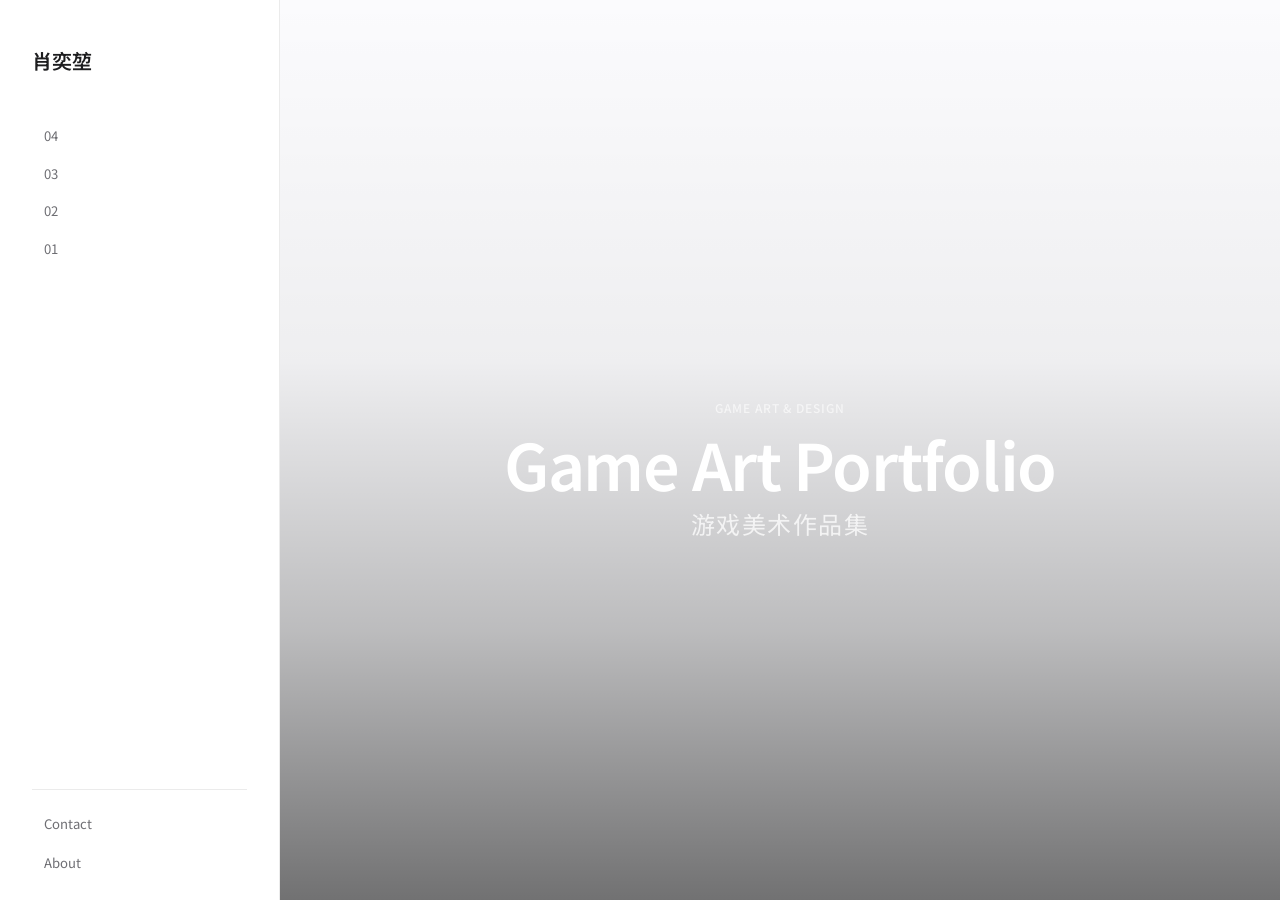
==== commit 5a0fa4c0: "oik" ====
--- a/index.html
+++ b/index.html
@@ -3,11 +3,11 @@
 <head>
   <meta charset="UTF-8">
   <meta name="viewport" content="width=device-width, initial-scale=1.0">
-  <title>游戏美术作品集 | Game Art Portfolio</title>
-  <meta name="description" content="游戏美术作品集，展示角色设计、场景概念、UI设计等游戏美术创作。">
+  <title>Game Art Portfolio</title>
+  <meta name="description" content="Game art portfolio showcasing character design, scene concepts, UI design and more.">
   <link rel="preconnect" href="https://fonts.googleapis.com">
   <link rel="preconnect" href="https://fonts.gstatic.com" crossorigin>
-  <link href="https://fonts.googleapis.com/css2?family=Special+Elite&family=Noto+Sans+SC:wght@300;400;700&family=Inter:wght@300;400;600&display=swap" rel="stylesheet">
+  <link href="https://fonts.googleapis.com/css2?family=Noto+Sans+SC:wght@300;400;500;600;700&display=swap" rel="stylesheet">
   <link rel="stylesheet" href="style.css">
 </head>
 <body>
--- a/style.css
+++ b/style.css
@@ -1,32 +1,47 @@
 /* ===========================
-   Chen Chuanduan 风格 — 沉浸式杂志排版
+   Apple Inspired Design System
+   Premium white space, SF Pro, cinematic imagery
    =========================== */
 
 /* --- 变量 --- */
 :root {
   --nav-width: 280px;
-  --bg-dark: #0a0a0a;
-  --text-light: #e0e0e0;
-  --text-dim: rgba(255,255,255,0.55);
-  --text-dimmer: rgba(255,255,255,0.35);
-  --red: #d42b2b;
-  --red-glow: rgba(212,43,43,0.3);
-  --font-title: 'Special Elite', 'Courier New', monospace;
-  --font-body: 'Noto Sans SC', 'Inter', sans-serif;
+  --bg-primary: #fbfbfd;
+  --bg-secondary: #f5f5f7;
+  --bg-elevated: #ffffff;
+  --text-primary: #1d1d1f;
+  --text-secondary: #6e6e73;
+  --text-tertiary: #86868b;
+  --accent: #0071e3;
+  --accent-hover: #0077ed;
+  --border: rgba(0,0,0,0.08);
+  --border-strong: rgba(0,0,0,0.12);
+  --shadow-sm: 0 1px 3px rgba(0,0,0,0.04);
+  --shadow-md: 0 4px 12px rgba(0,0,0,0.06);
+  --shadow-lg: 0 8px 30px rgba(0,0,0,0.08);
+  --font-display: -apple-system, BlinkMacSystemFont, 'SF Pro Display', 'Helvetica Neue', 'Noto Sans SC', sans-serif;
+  --font-text: -apple-system, BlinkMacSystemFont, 'SF Pro Text', 'Helvetica Neue', 'Noto Sans SC', sans-serif;
+  --radius-sm: 8px;
+  --radius-md: 12px;
+  --radius-lg: 18px;
+  --transition: 0.3s cubic-bezier(0.25, 0.1, 0.25, 1);
 }
 
 /* --- 重置 --- */
 *, *::before, *::after { margin:0; padding:0; box-sizing:border-box; }
-html { font-size:16px; scroll-behavior:smooth; }
+html { font-size:16px; scroll-behavior:smooth; -webkit-font-smoothing: antialiased; -moz-osx-font-smoothing: grayscale; }
 body {
-  font-family: var(--font-body);
-  background: var(--bg-dark);
-  color: var(--text-light);
-  overflow: hidden; /* 单页全屏，不滚动 */
+  font-family: var(--font-text);
+  background: var(--bg-primary);
+  color: var(--text-primary);
+  overflow: hidden;
   height: 100vh;
-}
-a { color: var(--text-light); text-decoration:none; transition: color 0.2s; }
-a:hover { color: var(--red); }
+  height: 100dvh;
+  -webkit-tap-highlight-color: transparent;
+  touch-action: pan-y;
+}
+a { color: var(--accent); text-decoration:none; transition: color var(--transition); }
+a:hover { color: var(--accent-hover); }
 img { max-width:100%; display:block; }
 
 /* ===========================
@@ -47,9 +62,10 @@
   display: flex;
   flex-direction: column;
   height: 100%;
-  background: rgba(0,0,0,0.55);
-  backdrop-filter: blur(8px);
-  -webkit-backdrop-filter: blur(8px);
+  background: rgba(255,255,255,0.88);
+  backdrop-filter: saturate(180%) blur(20px);
+  -webkit-backdrop-filter: saturate(180%) blur(20px);
+  border-right: 1px solid var(--border);
 }
 
 /* 姓名 */
@@ -58,18 +74,20 @@
 }
 
 .side-nav-name {
-  font-family: var(--font-body);
-  font-size: 1.3rem;
-  font-weight: 700;
-  letter-spacing: 2px;
+  font-family: var(--font-display);
+  font-size: 1.25rem;
+  font-weight: 600;
+  letter-spacing: -0.01em;
   line-height: 1.3;
+  color: var(--text-primary);
 }
 
 .side-nav-name-cn {
-  font-size: 0.85rem;
-  color: var(--text-dim);
-  margin-top: 2px;
-  letter-spacing: 4px;
+  font-size: 0.8rem;
+  color: var(--text-tertiary);
+  margin-top: 4px;
+  letter-spacing: 0.04em;
+  font-weight: 400;
 }
 
 /* 作品列表 */
@@ -80,54 +98,64 @@
 }
 
 .side-nav-works li {
-  margin-bottom: 4px;
+  margin-bottom: 2px;
 }
 
 .side-nav-works a {
   display: block;
-  padding: 6px 0;
+  padding: 8px 12px;
   font-size: 0.82rem;
-  color: var(--text-dim);
-  transition: color 0.2s;
+  color: var(--text-secondary);
+  transition: all var(--transition);
   line-height: 1.5;
+  border-radius: var(--radius-sm);
+  font-weight: 400;
 }
 
 .side-nav-works a:hover {
-  color: var(--text-light);
+  color: var(--text-primary);
+  background: rgba(0,0,0,0.04);
 }
 
 .side-nav-works a.active {
-  color: var(--text-light);
-  font-weight: 600;
-  font-style: italic;
+  color: var(--accent);
+  background: rgba(0,113,227,0.08);
+  font-weight: 500;
 }
 
 /* 底部链接 */
 .side-nav-footer {
-  margin-top: 32px;
+  margin-top: 24px;
   padding-top: 16px;
-  border-top: 1px solid rgba(255,255,255,0.1);
+  border-top: 1px solid var(--border);
   display: flex;
   flex-direction: column;
-  gap: 8px;
+  gap: 4px;
 }
 
 .side-nav-link {
+  display: block;
+  padding: 8px 12px;
   font-size: 0.82rem;
-  color: var(--text-dim);
-  transition: color 0.2s;
+  color: var(--text-secondary);
+  transition: all var(--transition);
+  border-radius: var(--radius-sm);
+  font-weight: 400;
 }
 
 .side-nav-link:hover {
-  color: var(--text-light);
+  color: var(--text-primary);
+  background: rgba(0,0,0,0.04);
 }
 
 .side-nav-cv {
-  color: var(--red);
+  color: var(--accent);
+  font-weight: 500;
 }
 
 .side-nav-cv:hover {
-  color: #ff4444;
+  color: var(--accent-hover);
+  background: rgba(0,113,227,0.08);
 }
 
 /* ===========================
@@ -136,38 +164,43 @@
 .mobile-menu-btn {
   display: none;
   position: fixed;
-  top: 20px; left: 20px;
+  top: 16px; left: 16px;
   z-index: 200;
-  width: 36px; height: 36px;
-  background: rgba(0,0,0,0.6);
-  border: 1px solid rgba(255,255,255,0.15);
-  border-radius: 4px;
+  width: 40px; height: 40px;
+  background: rgba(255,255,255,0.88);
+  backdrop-filter: saturate(180%) blur(20px);
+  -webkit-backdrop-filter: saturate(180%) blur(20px);
+  border: 1px solid var(--border);
+  border-radius: var(--radius-md);
   cursor: pointer;
   flex-direction: column;
   align-items: center;
   justify-content: center;
   gap: 5px;
-  padding: 8px;
+  padding: 10px;
+  box-shadow: var(--shadow-sm);
 }
 
 .mobile-menu-btn span {
   display: block;
-  width: 20px; height: 2px;
-  background: var(--text-light);
+  width: 18px; height: 1.5px;
+  background: var(--text-primary);
   border-radius: 1px;
   transition: transform 0.3s, opacity 0.3s;
 }
 
-.mobile-menu-btn.active span:nth-child(1) { transform: translateY(7px) rotate(45deg); }
+.mobile-menu-btn.active span:nth-child(1) { transform: translateY(6.5px) rotate(45deg); }
 .mobile-menu-btn.active span:nth-child(2) { opacity: 0; }
-.mobile-menu-btn.active span:nth-child(3) { transform: translateY(-7px) rotate(-45deg); }
+.mobile-menu-btn.active span:nth-child(3) { transform: translateY(-6.5px) rotate(-45deg); }
 
 .mobile-overlay {
   display: none;
   position: fixed;
   inset: 0;
-  background: rgba(0,0,0,0.6);
+  background: rgba(0,0,0,0.3);
   z-index: 90;
+  backdrop-filter: blur(4px);
+  -webkit-backdrop-filter: blur(4px);
 }
 
 .mobile-overlay.active { display: block; }
@@ -178,6 +211,7 @@
 .main-content {
   margin-left: var(--nav-width);
   height: 100vh;
+  height: 100dvh;
   position: relative;
 }
 
@@ -189,7 +223,7 @@
   inset: 0;
   opacity: 0;
   visibility: hidden;
-  transition: opacity 0.6s ease, visibility 0.6s;
+  transition: opacity 0.8s cubic-bezier(0.25, 0.1, 0.25, 1), visibility 0.8s;
   display: flex;
   align-items: stretch;
 }
@@ -209,16 +243,27 @@
   background-repeat: no-repeat;
 }
 
-/* 遮罩 */
+/* 遮罩 — Apple 风格：底部渐变而非全屏暗色 */
 .page-overlay {
   position: absolute;
   inset: 0;
-  background: rgba(0,0,0,0.25);
+  background: linear-gradient(
+    to top,
+    rgba(0,0,0,0.55) 0%,
+    rgba(0,0,0,0.25) 30%,
+    rgba(0,0,0,0.05) 60%,
+    transparent 100%
+  );
   pointer-events: none;
 }
 
 .page-overlay-dark {
-  background: rgba(0,0,0,0.55);
+  background: linear-gradient(
+    to top,
+    rgba(0,0,0,0.7) 0%,
+    rgba(0,0,0,0.4) 40%,
+    rgba(0,0,0,0.15) 100%
+  );
 }
 
 /* ===========================
@@ -232,7 +277,9 @@
   display: flex;
   flex-direction: column;
   justify-content: flex-end;
-  padding: 60px 80px;
+  padding: 80px 88px;
+  overflow-y: auto;
+  -webkit-overflow-scrolling: touch;
 }
 
 .page-text-center {
@@ -243,38 +290,44 @@
 
 /* 标签 */
 .page-tag {
-  font-size: 0.7rem;
-  letter-spacing: 4px;
-  color: var(--text-dimmer);
+  font-family: var(--font-display);
+  font-size: 0.75rem;
+  letter-spacing: 0.08em;
+  color: rgba(255,255,255,0.6);
   text-transform: uppercase;
-  margin-bottom: 16px;
-}
-
-/* 红色打字机标题 */
+  margin-bottom: 12px;
+  font-weight: 500;
+}
+
+/* 主标题 — Apple 风格：大号、轻量、白色 */
 .page-title-red {
-  font-family: var(--font-title);
-  font-size: clamp(1.8rem, 4vw, 3.5rem);
-  color: var(--red);
-  line-height: 1.2;
+  font-family: var(--font-display);
+  font-size: clamp(2rem, 5vw, 4rem);
+  color: #ffffff;
+  line-height: 1.1;
   margin-bottom: 8px;
-  text-shadow: 0 2px 20px var(--red-glow);
+  font-weight: 600;
+  letter-spacing: -0.02em;
+  text-shadow: none;
 }
 
 /* 中文副标题 */
 .page-title-cn {
-  font-size: clamp(1rem, 2vw, 1.6rem);
-  color: var(--red);
-  font-weight: 700;
-  letter-spacing: 4px;
+  font-family: var(--font-display);
+  font-size: clamp(1rem, 2vw, 1.5rem);
+  color: rgba(255,255,255,0.75);
+  font-weight: 400;
+  letter-spacing: 0.06em;
 }
 
 /* 描述文字 */
 .page-desc {
   max-width: 520px;
-  font-size: 0.82rem;
-  color: var(--text-dim);
-  line-height: 1.8;
+  font-size: 0.88rem;
+  color: rgba(255,255,255,0.7);
+  line-height: 1.7;
   margin-top: 20px;
+  font-weight: 400;
 }
 
 /* 作品标签 */
@@ -286,25 +339,29 @@
 }
 
 .page-work-tag {
-  padding: 3px 12px;
-  background: rgba(212,43,43,0.15);
-  color: var(--red);
-  border-radius: 2px;
-  font-size: 0.68rem;
-  letter-spacing: 1px;
-}
-
-/* 小圆点装饰（参考图中的红点） */
+  padding: 4px 14px;
+  background: rgba(255,255,255,0.15);
+  backdrop-filter: blur(8px);
+  -webkit-backdrop-filter: blur(8px);
+  color: rgba(255,255,255,0.85);
+  border-radius: 100px;
+  font-size: 0.7rem;
+  letter-spacing: 0.02em;
+  font-weight: 500;
+  border: 1px solid rgba(255,255,255,0.15);
+}
+
+/* 小圆点装饰 — Apple 蓝色 */
 .page-dots {
   display: flex;
-  gap: 8px;
+  gap: 6px;
   margin-top: 20px;
 }
 
 .page-dot {
-  width: 6px; height: 6px;
+  width: 5px; height: 5px;
   border-radius: 50%;
-  background: var(--red);
+  background: var(--accent);
 }
 
 /* ===========================
@@ -312,7 +369,7 @@
    =========================== */
 .page-text-work {
   justify-content: flex-end;
-  padding: 60px 80px;
+  padding: 80px 88px;
 }
 
 .work-text-columns {
@@ -323,8 +380,8 @@
 }
 
 .work-text-col p {
-  font-size: 0.78rem;
-  color: var(--text-dim);
+  font-size: 0.82rem;
+  color: rgba(255,255,255,0.65);
   line-height: 1.8;
   margin-bottom: 12px;
 }
@@ -346,8 +403,9 @@
   width: 120px; height: 120px;
   border-radius: 50%;
   overflow: hidden;
-  margin: 0 auto 24px;
-  border: 2px solid rgba(255,255,255,0.2);
+  margin: 0 auto 28px;
+  border: none;
+  box-shadow: var(--shadow-lg);
 }
 
 .about-avatar img {
@@ -356,17 +414,18 @@
 }
 
 .about-bio p {
-  font-size: 0.85rem;
-  color: var(--text-dim);
+  font-size: 0.88rem;
+  color: rgba(255,255,255,0.7);
   line-height: 1.8;
   margin-bottom: 12px;
+  font-weight: 400;
 }
 
 .about-stats {
   display: flex;
   justify-content: center;
-  gap: 40px;
-  margin: 24px 0;
+  gap: 48px;
+  margin: 28px 0;
 }
 
 .about-stat {
@@ -375,36 +434,44 @@
 
 .about-stat-num {
   display: block;
-  font-size: 1.8rem;
-  font-weight: 700;
-  color: var(--red);
-  font-family: var(--font-title);
+  font-family: var(--font-display);
+  font-size: 2rem;
+  font-weight: 600;
+  color: #ffffff;
+  letter-spacing: -0.02em;
 }
 
 .about-stat-label {
   font-size: 0.75rem;
-  color: var(--text-dimmer);
+  color: rgba(255,255,255,0.5);
+  font-weight: 400;
+  margin-top: 4px;
 }
 
 .about-social {
   display: flex;
   justify-content: center;
-  gap: 16px;
-  margin-top: 16px;
+  gap: 12px;
+  margin-top: 20px;
 }
 
 .about-social a {
   font-size: 0.8rem;
-  color: var(--text-dim);
-  padding: 6px 12px;
-  border: 1px solid rgba(255,255,255,0.15);
-  border-radius: 4px;
-  transition: all 0.2s;
+  color: rgba(255,255,255,0.7);
+  padding: 8px 16px;
+  border: 1px solid rgba(255,255,255,0.2);
+  border-radius: 100px;
+  transition: all var(--transition);
+  font-weight: 400;
+  background: rgba(255,255,255,0.08);
+  backdrop-filter: blur(8px);
+  -webkit-backdrop-filter: blur(8px);
 }
 
 .about-social a:hover {
-  color: var(--red);
-  border-color: var(--red);
+  color: #ffffff;
+  border-color: rgba(255,255,255,0.5);
+  background: rgba(255,255,255,0.15);
 }
 
 /* ===========================
@@ -413,28 +480,29 @@
 .page-text-contact {
   justify-content: center;
   align-items: flex-start;
-  padding: 60px 80px;
+  padding: 80px 88px;
 }
 
 .contact-items {
   margin-top: 32px;
   display: flex;
   flex-direction: column;
-  gap: 12px;
+  gap: 16px;
 }
 
 .contact-item {
-  font-size: 0.9rem;
-  color: var(--text-dim);
-  transition: color 0.2s;
+  font-size: 0.95rem;
+  color: rgba(255,255,255,0.7);
+  transition: color var(--transition);
+  font-weight: 400;
 }
 
 a.contact-item:hover {
-  color: var(--red);
-}
-
-/* ===========================
-   作品缩略图网格（在作品页底部）
+  color: #ffffff;
+}
+
+/* ===========================
+   作品缩略图网格
    =========================== */
 .work-thumbs {
   display: flex;
@@ -444,18 +512,18 @@
 
 .work-thumb {
   width: 80px; height: 60px;
-  border-radius: 2px;
+  border-radius: var(--radius-sm);
   overflow: hidden;
-  opacity: 0.6;
+  opacity: 0.5;
   cursor: pointer;
-  transition: opacity 0.2s;
-  border: 1px solid rgba(255,255,255,0.1);
+  transition: all var(--transition);
+  border: 2px solid transparent;
 }
 
 .work-thumb:hover,
 .work-thumb.active {
   opacity: 1;
-  border-color: var(--red);
+  border-color: rgba(255,255,255,0.5);
 }
 
 .work-thumb img {
@@ -464,20 +532,21 @@
 }
 
 /* ===========================
-   滚动条
-   =========================== */
-::-webkit-scrollbar { width: 4px; }
+   滚动条 — Apple 风格极简
+   =========================== */
+::-webkit-scrollbar { width: 6px; }
 ::-webkit-scrollbar-track { background: transparent; }
-::-webkit-scrollbar-thumb { background: rgba(255,255,255,0.15); border-radius: 2px; }
-::-webkit-scrollbar-thumb:hover { background: var(--red); }
+::-webkit-scrollbar-thumb { background: rgba(0,0,0,0.15); border-radius: 3px; }
+::-webkit-scrollbar-thumb:hover { background: rgba(0,0,0,0.25); }
 
 /* ===========================
    响应式
    =========================== */
 @media (max-width: 900px) {
   .side-nav {
-    transform: translateX(calc(-1 * var(--nav-width)));
-    transition: transform 0.3s;
+    width: 280px;
+    transform: translateX(-280px);
+    transition: transform 0.35s cubic-bezier(0.25, 0.1, 0.25, 1);
   }
 
   .side-nav.open {
@@ -490,14 +559,23 @@
 
   .main-content {
     margin-left: 0;
+    height: 100vh;
+    height: 100dvh;
   }
 
   .page-text {
     padding: 40px 24px;
+    padding-bottom: 60px;
+    justify-content: flex-end;
+  }
+
+  .page-text-center {
+    justify-content: center;
+    padding-bottom: 40px;
   }
 
   .page-text-work {
-    padding: 40px 24px;
+    padding: 40px 24px 60px;
   }
 
   .work-text-columns {
@@ -507,24 +585,104 @@
 
   .page-text-contact {
     padding: 40px 24px;
+    justify-content: flex-start;
+    padding-top: 80px;
+  }
+
+  .page-text-about {
+    padding: 60px 24px;
+    justify-content: flex-start;
+    padding-top: 80px;
+    overflow-y: auto;
   }
 
   .page-title-red {
-    font-size: 1.6rem;
+    font-size: 1.75rem;
   }
 
   .page-title-cn {
-    font-size: 1rem;
+    font-size: 0.95rem;
+    letter-spacing: 0.03em;
+  }
+
+  .page-desc {
+    font-size: 0.82rem;
+  }
+
+  .about-content {
+    max-width: 100%;
+  }
+
+  .about-avatar {
+    width: 96px; height: 96px;
+    margin-bottom: 20px;
+  }
+
+  .about-stats {
+    gap: 32px;
+  }
+
+  .about-stat-num {
+    font-size: 1.5rem;
+  }
+
+  .about-social {
+    flex-wrap: wrap;
+    gap: 8px;
+  }
+
+  .about-social a {
+    font-size: 0.75rem;
+    padding: 6px 14px;
+  }
+
+  .contact-items {
+    margin-top: 24px;
+  }
+
+  .contact-item {
+    font-size: 0.85rem;
+  }
+
+  /* 页面指示器 */
+  .page-indicator {
+    display: flex;
   }
 }
 
 @media (max-width: 480px) {
+  .side-nav {
+    width: 260px;
+    transform: translateX(-260px);
+  }
+
   .side-nav-inner {
     padding: 32px 20px 20px;
   }
 
+  .side-nav-name {
+    font-size: 1.1rem;
+  }
+
   .page-text {
-    padding: 24px 16px;
+    padding: 20px 16px 50px;
+  }
+
+  .page-title-red {
+    font-size: 1.4rem;
+  }
+
+  .page-title-cn {
+    font-size: 0.85rem;
+  }
+
+  .page-work-tags {
+    gap: 6px;
+  }
+
+  .page-work-tag {
+    font-size: 0.62rem;
+    padding: 3px 10px;
   }
 
   .work-thumbs {
@@ -532,22 +690,63 @@
   }
 
   .work-thumb {
-    width: 60px; height: 45px;
-  }
-}
-
-/* ===========================
-   页面切换动画
+    width: 56px; height: 42px;
+  }
+
+  .mobile-menu-btn {
+    top: 12px; left: 12px;
+    width: 36px; height: 36px;
+  }
+}
+
+/* iOS 安全区适配 */
+@supports (padding-bottom: env(safe-area-inset-bottom)) {
+  .page-text {
+    padding-bottom: calc(40px + env(safe-area-inset-bottom));
+  }
+
+  .side-nav-inner {
+    padding-bottom: calc(20px + env(safe-area-inset-bottom));
+  }
+}
+
+/* 页面指示器（移动端） */
+.page-indicator {
+  display: none;
+  position: fixed;
+  right: 12px;
+  top: 50%;
+  transform: translateY(-50%);
+  flex-direction: column;
+  gap: 8px;
+  z-index: 50;
+}
+
+.page-indicator-dot {
+  width: 6px; height: 6px;
+  border-radius: 50%;
+  background: rgba(255,255,255,0.25);
+  cursor: pointer;
+  transition: all var(--transition);
+}
+
+.page-indicator-dot.active {
+  background: #ffffff;
+  box-shadow: 0 0 8px rgba(255,255,255,0.4);
+}
+
+/* ===========================
+   页面切换动画 — Apple 风格平滑过渡
    =========================== */
 .page {
   animation: none;
 }
 
 .page.page-enter {
-  animation: pageIn 0.6s forwards;
+  animation: pageIn 0.8s cubic-bezier(0.25, 0.1, 0.25, 1) forwards;
 }
 
 @keyframes pageIn {
-  from { opacity: 0; }
-  to { opacity: 1; }
-}
+  from { opacity: 0; transform: scale(1.02); }
+  to { opacity: 1; transform: scale(1); }
+}
